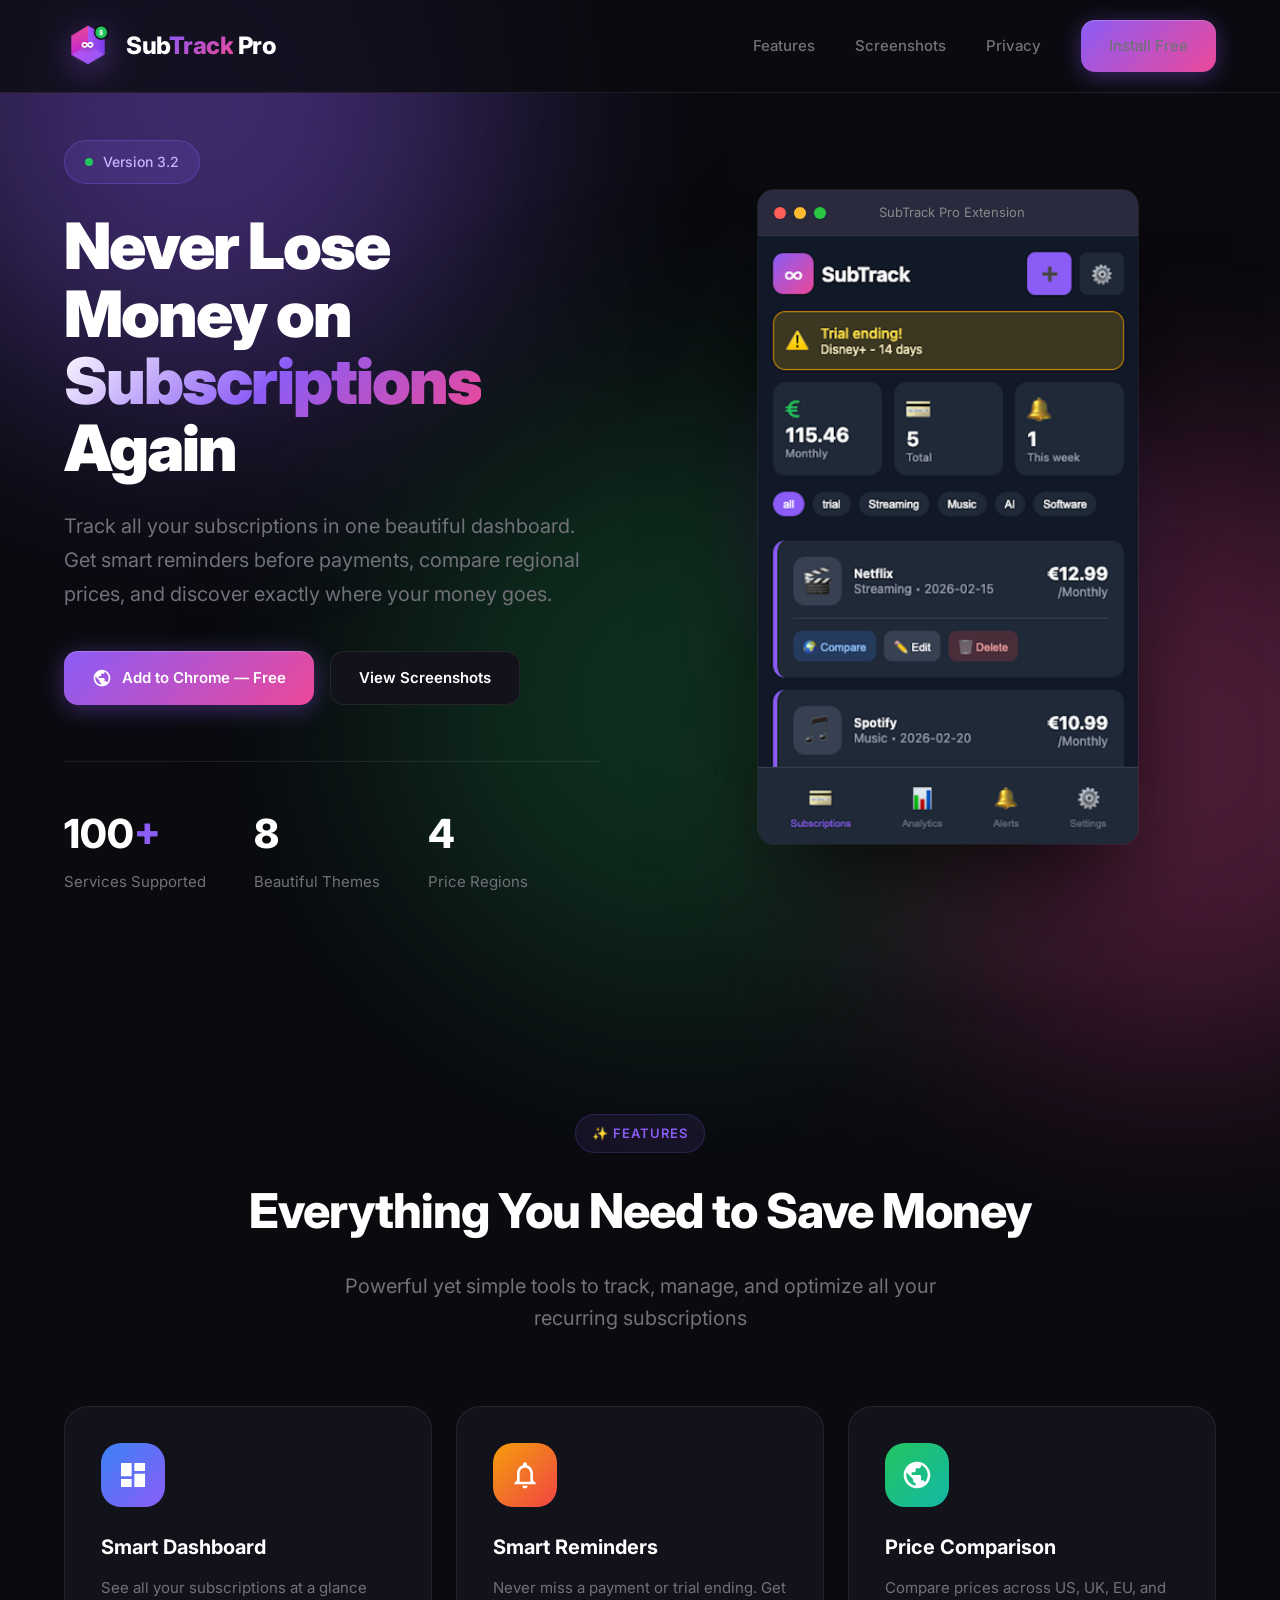
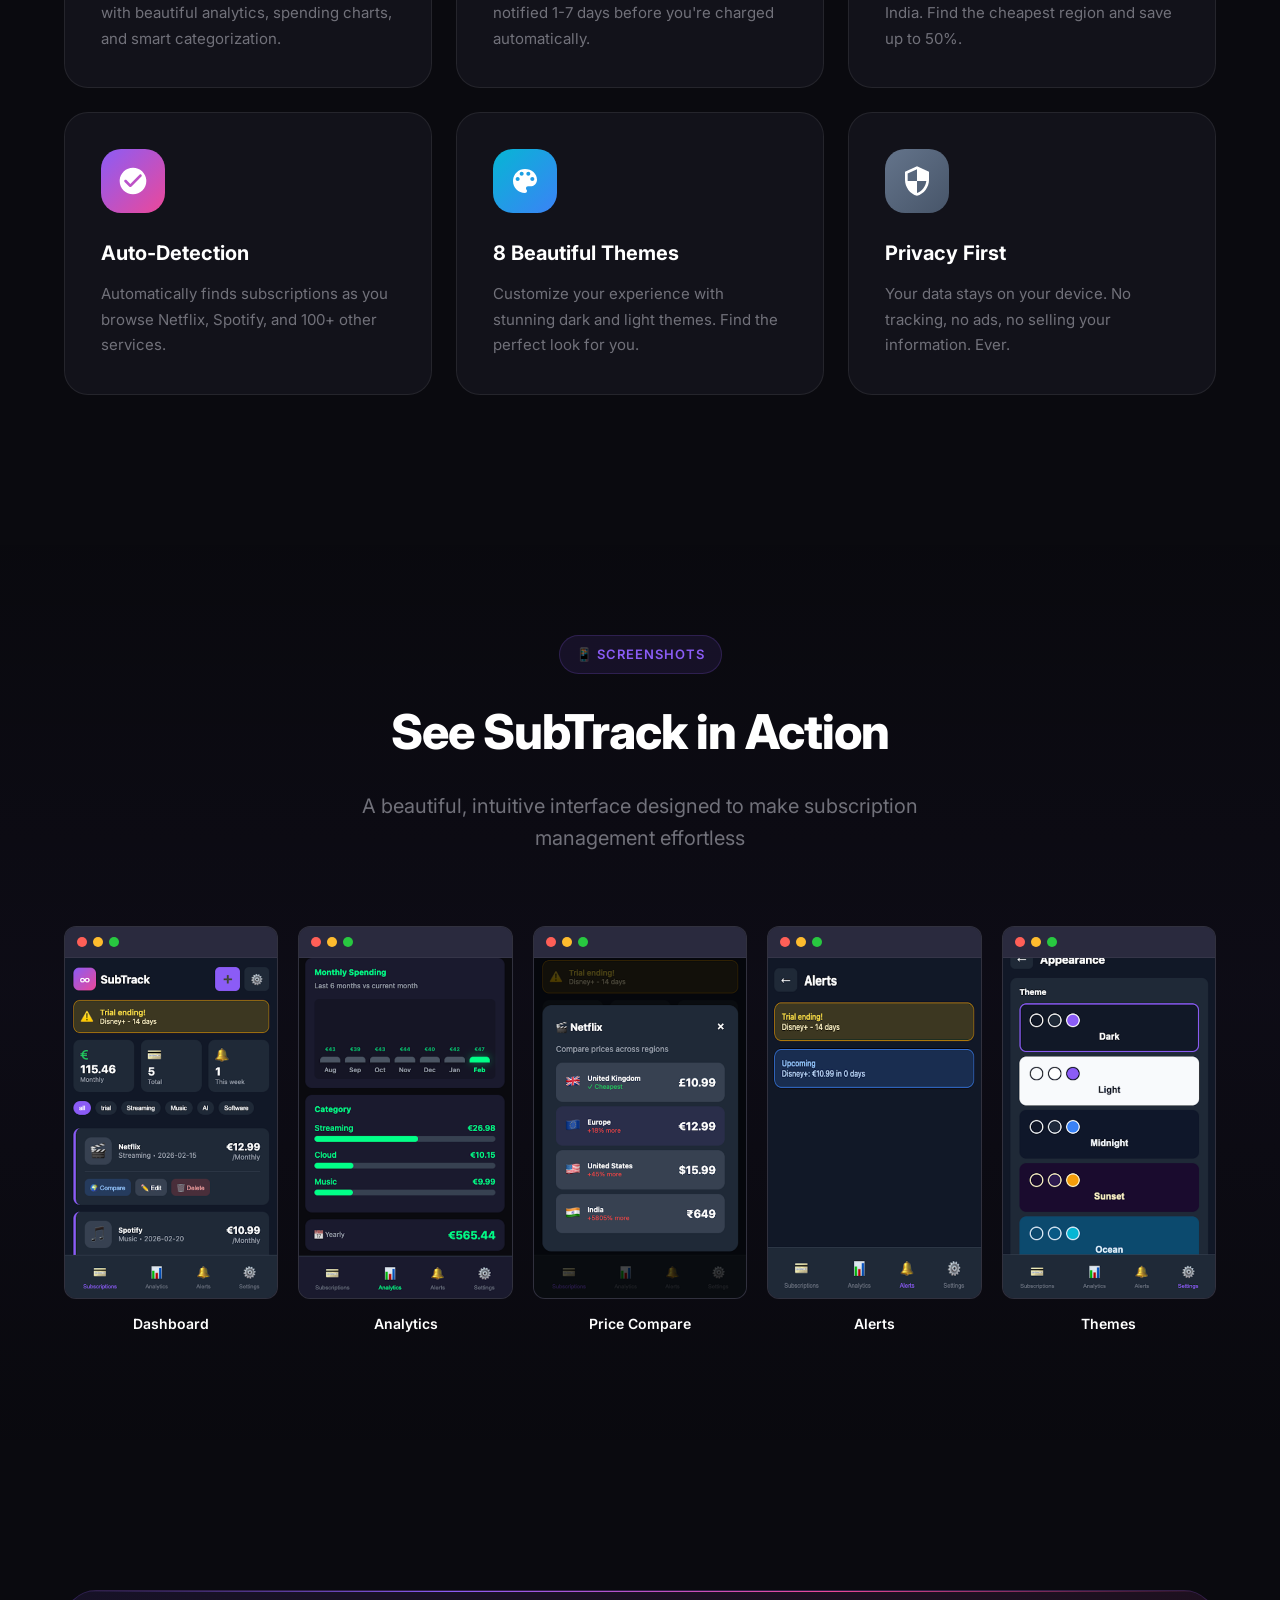
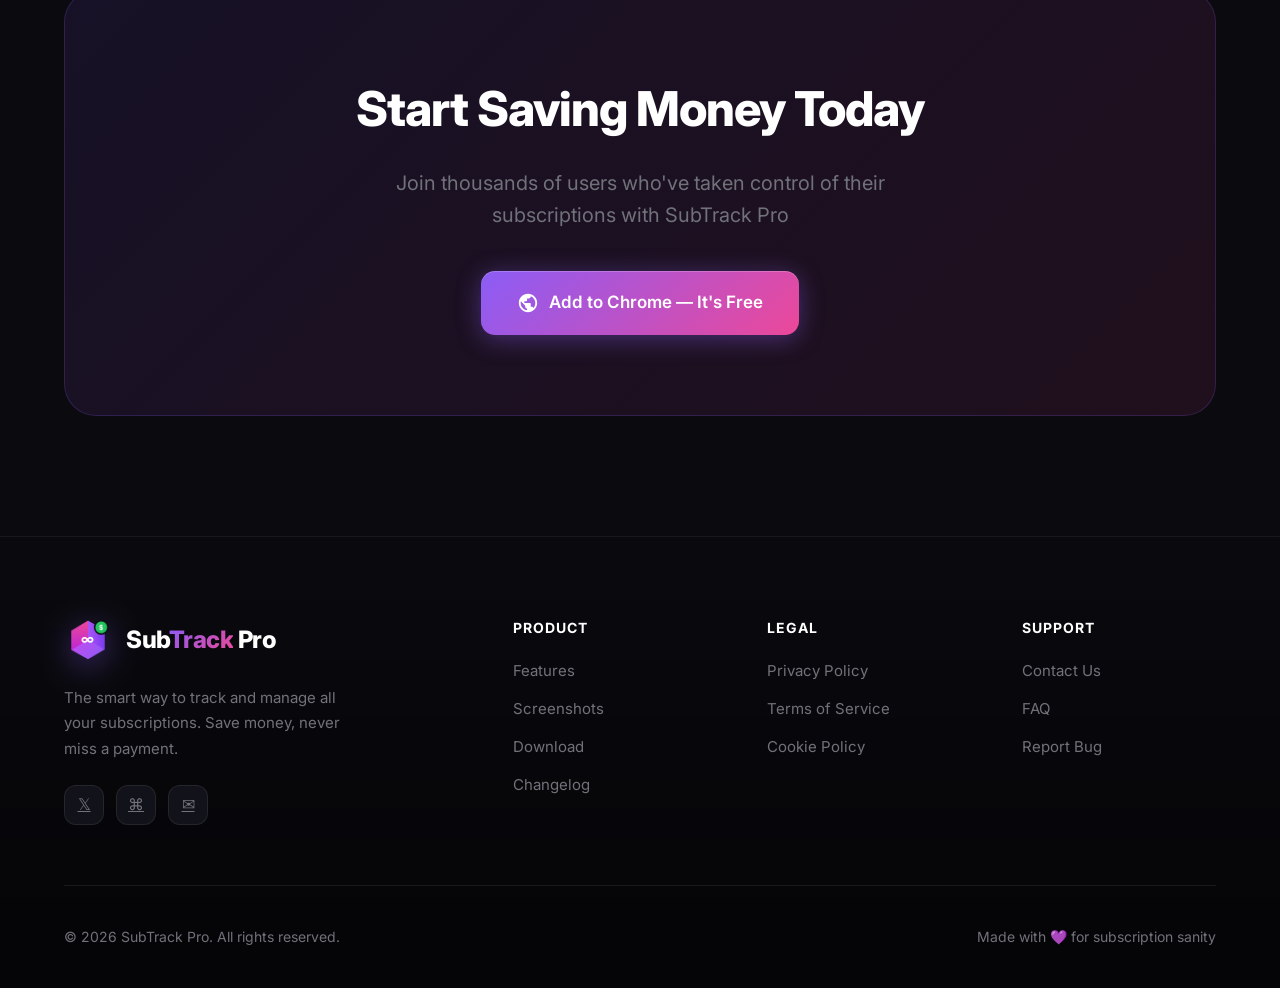
==== index.html @ c29613dd "Update last updated date in privacy policy" ====
<!DOCTYPE html>
<html lang="en">
<head>
  <meta charset="UTF-8">
  <meta name="viewport" content="width=device-width, initial-scale=1.0">
  <meta name="google-site-verification" content="Rh8h8EgNwZNNd_-uBsoYrTWNV6dfCO6RVkNQHFZ4HrU" />
  <title>SubTrack Pro - Subscription Manager</title>
  <meta name="description" content="Track all your subscriptions in one place. Get reminders, compare prices across regions, and save money.">
  <link href="https://fonts.googleapis.com/css2?family=Inter:wght@400;500;600;700;800;900&display=swap" rel="stylesheet">
  <style>
    * { margin: 0; padding: 0; box-sizing: border-box; }
    :root {
      --primary: #8b5cf6;
      --pink: #ec4899;
      --green: #22c55e;
      --bg: #0a0a0f;
      --bg-card: #12121a;
      --bg-card-hover: #1a1a25;
      --text: #ffffff;
      --text-muted: #71717a;
      --border: rgba(255,255,255,0.08);
    }
    html { scroll-behavior: smooth; }
    body {
      font-family: 'Inter', -apple-system, sans-serif;
      background: var(--bg);
      color: var(--text);
      line-height: 1.6;
      overflow-x: hidden;
    }
    
    /* Background Effects */
    .bg-effects {
      position: fixed;
      top: 0; left: 0; right: 0; bottom: 0;
      pointer-events: none;
      z-index: -1;
    }
    .bg-glow {
      position: absolute;
      width: 600px; height: 600px;
      border-radius: 50%;
      filter: blur(120px);
      opacity: 0.4;
    }
    .bg-glow-1 { top: -200px; left: -100px; background: var(--primary); }
    .bg-glow-2 { top: 50%; right: -200px; background: var(--pink); opacity: 0.3; }
    .bg-glow-3 { bottom: -100px; left: 30%; background: var(--green); opacity: 0.2; }
    
    .container { max-width: 1200px; margin: 0 auto; padding: 0 24px; }
    
    /* Navigation */
    nav {
      position: fixed; top: 0; left: 0; right: 0;
      padding: 20px 0;
      background: rgba(10,10,15,0.8);
      backdrop-filter: blur(20px);
      z-index: 1000;
      border-bottom: 1px solid var(--border);
    }
    nav .container { display: flex; justify-content: space-between; align-items: center; }
    
    .logo { display: flex; align-items: center; gap: 14px; text-decoration: none; color: var(--text); }
    .logo-3d {
      width: 48px; height: 48px;
      position: relative;
      transform-style: preserve-3d;
      transform: rotateX(-5deg) rotateY(10deg);
    }
    .logo-3d svg { width: 100%; height: 100%; filter: drop-shadow(0 8px 16px rgba(139,92,246,0.4)); }
    .logo-text { font-size: 24px; font-weight: 800; letter-spacing: -0.5px; }
    .logo-text span { background: linear-gradient(135deg, var(--primary), var(--pink)); -webkit-background-clip: text; -webkit-text-fill-color: transparent; }
    
    .nav-links { display: flex; gap: 40px; align-items: center; }
    .nav-links a { color: var(--text-muted); text-decoration: none; font-size: 15px; font-weight: 500; transition: all 0.3s; }
    .nav-links a:hover { color: var(--text); }
    
    .btn {
      padding: 14px 28px; border-radius: 14px; font-weight: 600; font-size: 15px;
      text-decoration: none; display: inline-flex; align-items: center; gap: 10px;
      transition: all 0.3s; cursor: pointer; border: none;
    }
    .btn-primary {
      background: linear-gradient(135deg, var(--primary), var(--pink));
      color: white;
      box-shadow: 0 4px 24px rgba(139,92,246,0.4), inset 0 1px 0 rgba(255,255,255,0.2);
    }
    .btn-primary:hover { transform: translateY(-3px); box-shadow: 0 8px 32px rgba(139,92,246,0.5); }
    .btn-secondary {
      background: var(--bg-card);
      color: white;
      border: 1px solid var(--border);
    }
    .btn-secondary:hover { background: var(--bg-card-hover); border-color: var(--primary); }
    .btn-chrome { background: #1a1a25; }
    .btn-chrome svg { width: 20px; height: 20px; }
    
    /* Hero Section */
    .hero {
      min-height: 100vh;
      display: flex; align-items: center;
      padding: 140px 0 100px;
      position: relative;
    }
    .hero-content {
      display: grid;
      grid-template-columns: 1fr 1fr;
      gap: 80px;
      align-items: center;
    }
    .hero-badge {
      display: inline-flex; align-items: center; gap: 10px;
      padding: 10px 20px;
      background: rgba(139,92,246,0.15);
      border: 1px solid rgba(139,92,246,0.3);
      border-radius: 100px;
      font-size: 14px; font-weight: 500;
      color: #c4b5fd;
      margin-bottom: 28px;
    }
    .hero-badge-dot { width: 8px; height: 8px; background: var(--green); border-radius: 50%; animation: pulse-dot 2s infinite; }
    @keyframes pulse-dot { 0%,100%{opacity:1;transform:scale(1)} 50%{opacity:0.5;transform:scale(1.2)} }
    
    .hero h1 {
      font-size: 64px; font-weight: 900; line-height: 1.05; letter-spacing: -2px;
      margin-bottom: 28px;
    }
    .hero h1 .gradient {
      background: linear-gradient(135deg, #fff 0%, var(--primary) 50%, var(--pink) 100%);
      -webkit-background-clip: text; -webkit-text-fill-color: transparent;
    }
    .hero p { font-size: 20px; color: var(--text-muted); margin-bottom: 40px; max-width: 520px; line-height: 1.7; }
    .hero-buttons { display: flex; gap: 16px; flex-wrap: wrap; }
    
    .hero-stats {
      display: flex; gap: 48px; margin-top: 56px;
      padding-top: 40px; border-top: 1px solid var(--border);
    }
    .hero-stat {}
    .hero-stat-value { font-size: 40px; font-weight: 800; color: var(--text); }
    .hero-stat-value span { color: var(--primary); }
    .hero-stat-label { font-size: 15px; color: var(--text-muted); margin-top: 4px; }
    
    /* Browser Extension Mockup */
    .hero-visual { display: flex; justify-content: center; position: relative; }
    .browser-mockup {
      width: 380px;
      background: #1f1f2e;
      border-radius: 16px;
      box-shadow: 
        0 50px 100px -20px rgba(0,0,0,0.8),
        0 0 0 1px rgba(255,255,255,0.1);
      overflow: hidden;
      position: relative;
    }
    .browser-header {
      background: #2a2a3e;
      padding: 12px 16px;
      display: flex;
      align-items: center;
      gap: 8px;
      border-bottom: 1px solid rgba(255,255,255,0.05);
    }
    .browser-dot {
      width: 12px; height: 12px;
      border-radius: 50%;
    }
    .browser-dot.red { background: #ff5f57; }
    .browser-dot.yellow { background: #febc2e; }
    .browser-dot.green { background: #28c840; }
    .browser-title {
      flex: 1;
      text-align: center;
      font-size: 13px;
      color: #888;
      margin-left: -52px;
    }
    .browser-screen {
      background: #111118;
    }
    .browser-screen img { 
      width: 100%; 
      height: auto; 
      display: block; 
    }
    .browser-glow {
      position: absolute;
      width: 500px; height: 500px;
      background: radial-gradient(circle, rgba(139,92,246,0.3) 0%, transparent 70%);
      top: 50%; left: 50%; transform: translate(-50%, -50%);
      z-index: -1;
    }
    
    /* Features Section */
    .features { padding: 120px 0; position: relative; }
    .section-header { text-align: center; margin-bottom: 72px; }
    .section-label {
      display: inline-flex; align-items: center; gap: 8px;
      padding: 8px 16px;
      background: rgba(139,92,246,0.1);
      border: 1px solid rgba(139,92,246,0.2);
      border-radius: 100px;
      font-size: 13px; font-weight: 600; text-transform: uppercase; letter-spacing: 1px;
      color: var(--primary);
      margin-bottom: 20px;
    }
    .section-header h2 { font-size: 48px; font-weight: 800; letter-spacing: -1px; margin-bottom: 20px; }
    .section-header p { font-size: 20px; color: var(--text-muted); max-width: 600px; margin: 0 auto; }
    
    .features-grid {
      display: grid;
      grid-template-columns: repeat(3, 1fr);
      gap: 24px;
    }
    .feature-card {
      background: var(--bg-card);
      border: 1px solid var(--border);
      border-radius: 24px;
      padding: 36px;
      transition: all 0.4s cubic-bezier(0.4, 0, 0.2, 1);
      position: relative;
      overflow: hidden;
    }
    .feature-card::before {
      content: '';
      position: absolute;
      top: 0; left: 0; right: 0;
      height: 1px;
      background: linear-gradient(90deg, transparent, var(--primary), transparent);
      opacity: 0;
      transition: opacity 0.4s;
    }
    .feature-card:hover {
      transform: translateY(-8px);
      border-color: rgba(139,92,246,0.3);
      box-shadow: 0 24px 48px -12px rgba(0,0,0,0.5);
    }
    .feature-card:hover::before { opacity: 1; }
    
    .feature-icon {
      width: 64px; height: 64px;
      border-radius: 20px;
      display: flex; align-items: center; justify-content: center;
      margin-bottom: 24px;
      position: relative;
    }
    .feature-icon svg { width: 32px; height: 32px; }
    .feature-icon-dashboard { background: linear-gradient(135deg, #3b82f6, #8b5cf6); }
    .feature-icon-reminders { background: linear-gradient(135deg, #f59e0b, #ef4444); }
    .feature-icon-compare { background: linear-gradient(135deg, #22c55e, #14b8a6); }
    .feature-icon-detect { background: linear-gradient(135deg, #8b5cf6, #ec4899); }
    .feature-icon-sync { background: linear-gradient(135deg, #06b6d4, #3b82f6); }
    .feature-icon-privacy { background: linear-gradient(135deg, #64748b, #475569); }
    
    .feature-card h3 { font-size: 20px; font-weight: 700; margin-bottom: 12px; }
    .feature-card p { color: var(--text-muted); font-size: 15px; line-height: 1.7; }
    
    /* Screenshots Section */
    .screenshots { padding: 120px 0; background: linear-gradient(180deg, transparent, rgba(139,92,246,0.03), transparent); }
    .screenshots-grid {
      display: grid;
      grid-template-columns: repeat(5, 1fr);
      gap: 20px;
    }
    .screenshot-card {
      transition: all 0.4s;
    }
    .screenshot-card:hover {
      transform: translateY(-8px);
    }
    .screenshot-card:hover .screenshot-window {
      box-shadow: 0 24px 48px -12px rgba(139,92,246,0.4);
      border-color: var(--primary);
    }
    .screenshot-window {
      background: #1f1f2e;
      border: 1px solid var(--border);
      border-radius: 12px;
      overflow: hidden;
      transition: all 0.4s;
    }
    .screenshot-window-header {
      background: #2a2a3e;
      padding: 10px 12px;
      display: flex;
      align-items: center;
      gap: 6px;
      border-bottom: 1px solid rgba(255,255,255,0.05);
    }
    .screenshot-window-dot {
      width: 10px; height: 10px;
      border-radius: 50%;
    }
    .screenshot-window-dot.red { background: #ff5f57; }
    .screenshot-window-dot.yellow { background: #febc2e; }
    .screenshot-window-dot.green { background: #28c840; }
    .screenshot-window-body {
      background: #111118;
    }
    .screenshot-img {
      width: 100%;
      height: auto;
      display: block;
    }
    .screenshot-placeholder {
      width: 100%; 
      aspect-ratio: 9/16;
      background: linear-gradient(180deg, #1a1a25 0%, #0f0f18 100%);
      display: flex; flex-direction: column;
      align-items: center; justify-content: center; gap: 12px;
    }
    .screenshot-placeholder-icon { font-size: 40px; }
    .screenshot-placeholder-text { font-size: 12px; color: var(--text-muted); font-weight: 500; }
    .screenshot-label {
      padding: 14px;
      text-align: center;
      font-size: 14px;
      font-weight: 600;
      color: var(--text);
    }
    
    /* CTA Section */
    .cta { padding: 120px 0; }
    .cta-box {
      background: linear-gradient(135deg, rgba(139,92,246,0.1), rgba(236,72,153,0.1));
      border: 1px solid rgba(139,92,246,0.2);
      border-radius: 32px;
      padding: 80px 60px;
      text-align: center;
      position: relative;
      overflow: hidden;
    }
    .cta-box::before {
      content: '';
      position: absolute;
      top: 0; left: 0; right: 0;
      height: 1px;
      background: linear-gradient(90deg, transparent, var(--primary), var(--pink), transparent);
    }
    .cta h2 { font-size: 48px; font-weight: 800; margin-bottom: 20px; letter-spacing: -1px; }
    .cta p { font-size: 20px; color: var(--text-muted); margin-bottom: 40px; max-width: 500px; margin-left: auto; margin-right: auto; }
    
    /* Footer */
    footer {
      padding: 80px 0 40px;
      border-top: 1px solid var(--border);
      background: linear-gradient(180deg, transparent, rgba(0,0,0,0.5));
    }
    .footer-grid {
      display: grid;
      grid-template-columns: 2fr 1fr 1fr 1fr;
      gap: 60px;
      margin-bottom: 60px;
    }
    .footer-brand {}
    .footer-brand .logo { margin-bottom: 20px; }
    .footer-brand p { color: var(--text-muted); font-size: 15px; line-height: 1.7; max-width: 300px; }
    .footer-social { display: flex; gap: 12px; margin-top: 24px; }
    .footer-social a {
      width: 40px; height: 40px;
      background: var(--bg-card);
      border: 1px solid var(--border);
      border-radius: 12px;
      display: flex; align-items: center; justify-content: center;
      color: var(--text-muted);
      transition: all 0.3s;
    }
    .footer-social a:hover { background: var(--primary); color: white; border-color: var(--primary); }
    
    .footer-links h4 { font-size: 14px; font-weight: 700; text-transform: uppercase; letter-spacing: 1px; margin-bottom: 20px; color: var(--text); }
    .footer-links a { display: block; color: var(--text-muted); text-decoration: none; font-size: 15px; margin-bottom: 14px; transition: all 0.3s; }
    .footer-links a:hover { color: var(--primary); transform: translateX(4px); }
    
    .footer-bottom {
      display: flex; justify-content: space-between; align-items: center;
      padding-top: 40px; border-top: 1px solid var(--border);
      font-size: 14px; color: var(--text-muted);
    }
    
    /* Privacy Page */
    .privacy-page { padding: 140px 0 80px; display: none; }
    .privacy-page.active { display: block; }
    .main-content.hidden { display: none; }
    .privacy-content { max-width: 800px; margin: 0 auto; }
    .privacy-content h1 { font-size: 48px; font-weight: 800; margin-bottom: 12px; }
    .privacy-content .updated { color: var(--text-muted); margin-bottom: 48px; font-size: 16px; }
    .privacy-content h2 { font-size: 28px; font-weight: 700; margin: 48px 0 20px; color: var(--text); }
    .privacy-content p, .privacy-content li { color: var(--text-muted); margin-bottom: 16px; font-size: 16px; line-height: 1.8; }
    .privacy-content ul { margin-left: 24px; margin-bottom: 20px; }
    .privacy-content strong { color: var(--text); }
    .privacy-content table { width: 100%; border-collapse: collapse; margin: 24px 0; }
    .privacy-content th, .privacy-content td { padding: 16px; text-align: left; border: 1px solid var(--border); }
    .privacy-content th { background: var(--bg-card); color: var(--text); font-weight: 600; }
    .privacy-content td { color: var(--text-muted); }
    
    /* Responsive */
    @media (max-width: 1024px) {
      .hero-content { grid-template-columns: 1fr; text-align: center; gap: 60px; }
      .hero h1 { font-size: 48px; }
      .hero p { margin: 0 auto 40px; }
      .hero-buttons { justify-content: center; }
      .hero-stats { justify-content: center; }
      .features-grid { grid-template-columns: repeat(2, 1fr); }
      .screenshots-grid { grid-template-columns: repeat(3, 1fr); }
      .footer-grid { grid-template-columns: 1fr 1fr; }
    }
    @media (max-width: 768px) {
      .nav-links { display: none; }
      .hero h1 { font-size: 36px; }
      .hero p { font-size: 17px; }
      .hero-stats { flex-wrap: wrap; gap: 32px; }
      .phone-mockup { width: 260px; }
      .section-header h2 { font-size: 32px; }
      .features-grid { grid-template-columns: 1fr; }
      .screenshots-grid { grid-template-columns: repeat(2, 1fr); }
      .cta-box { padding: 60px 30px; }
      .cta h2 { font-size: 32px; }
      .footer-grid { grid-template-columns: 1fr; gap: 40px; }
      .footer-bottom { flex-direction: column; gap: 16px; text-align: center; }
    }
  </style>
</head>
<body>
  <!-- Background Effects -->
  <div class="bg-effects">
    <div class="bg-glow bg-glow-1"></div>
    <div class="bg-glow bg-glow-2"></div>
    <div class="bg-glow bg-glow-3"></div>
  </div>
  
  <!-- Navigation -->
  <nav>
    <div class="container">
      <a href="#" class="logo" onclick="showMain()">
        <div class="logo-3d">
          <svg viewBox="0 0 100 100">
            <defs>
              <linearGradient id="face1" x1="0%" y1="0%" x2="100%" y2="100%">
                <stop offset="0%" style="stop-color:#d946ef"/>
                <stop offset="100%" style="stop-color:#8b5cf6"/>
              </linearGradient>
              <linearGradient id="face2" x1="0%" y1="0%" x2="100%" y2="0%">
                <stop offset="0%" style="stop-color:#a855f7"/>
                <stop offset="100%" style="stop-color:#7c3aed"/>
              </linearGradient>
              <linearGradient id="face3" x1="0%" y1="100%" x2="0%" y2="0%">
                <stop offset="0%" style="stop-color:#c026d3"/>
                <stop offset="100%" style="stop-color:#ec4899"/>
              </linearGradient>
            </defs>
            <!-- 3D Hexagon faces -->
            <polygon points="50,8 85,28 85,68 50,88 15,68 15,28" fill="url(#face1)"/>
            <polygon points="15,28 50,8 50,48 15,68" fill="url(#face3)"/>
            <polygon points="85,28 50,8 50,48 85,68" fill="url(#face2)"/>
            <!-- Infinity symbol -->
            <text x="50" y="56" text-anchor="middle" fill="white" font-size="28" font-weight="bold" style="text-shadow: 0 2px 4px rgba(0,0,0,0.3)">∞</text>
            <!-- Dollar badge -->
            <circle cx="78" cy="22" r="14" fill="#22c55e" stroke="#0a0a0f" stroke-width="3"/>
            <text x="78" y="27" text-anchor="middle" fill="white" font-size="14" font-weight="bold">$</text>
          </svg>
        </div>
        <span class="logo-text">Sub<span>Track</span> Pro</span>
      </a>
      <div class="nav-links">
        <a href="#features">Features</a>
        <a href="#screenshots">Screenshots</a>
        <a href="#" onclick="showPrivacy(); return false;">Privacy</a>
        <a href="https://chrome.google.com/webstore/detail/subtrack-pro-subscription-manager/onihigoabcmgbbacpkfanigieakbacjb" target="_blank" class="btn btn-primary">Install Free</a>
      </div>
    </div>
  </nav>

  <!-- Main Content -->
  <main class="main-content">
    <!-- Hero Section -->
    <section class="hero">
      <div class="container">
        <div class="hero-content">
          <div class="hero-text">
            <div class="hero-badge">
              <div class="hero-badge-dot"></div>
              <span>Version 3.2</span>
            </div>
            <h1>Never Lose Money on <span class="gradient">Subscriptions</span> Again</h1>
            <p>Track all your subscriptions in one beautiful dashboard. Get smart reminders before payments, compare regional prices, and discover exactly where your money goes.</p>
            <div class="hero-buttons">
              <a href="https://chrome.google.com/webstore/detail/subtrack-pro-subscription-manager/onihigoabcmgbbacpkfanigieakbacjb" target="_blank" class="btn btn-primary">
                <svg viewBox="0 0 24 24" fill="currentColor" width="20" height="20"><path d="M12 2C6.48 2 2 6.48 2 12s4.48 10 10 10 10-4.48 10-10S17.52 2 12 2zm-1 17.93c-3.95-.49-7-3.85-7-7.93 0-.62.08-1.21.21-1.79L9 15v1c0 1.1.9 2 2 2v1.93zm6.9-2.54c-.26-.81-1-1.39-1.9-1.39h-1v-3c0-.55-.45-1-1-1H8v-2h2c.55 0 1-.45 1-1V7h2c1.1 0 2-.9 2-2v-.41c2.93 1.19 5 4.06 5 7.41 0 2.08-.8 3.97-2.1 5.39z"/></svg>
                Add to Chrome — Free
              </a>
              <a href="#screenshots" class="btn btn-secondary">View Screenshots</a>
            </div>
            <div class="hero-stats">
              <div class="hero-stat">
                <div class="hero-stat-value">100<span>+</span></div>
                <div class="hero-stat-label">Services Supported</div>
              </div>
              <div class="hero-stat">
                <div class="hero-stat-value">8</div>
                <div class="hero-stat-label">Beautiful Themes</div>
              </div>
              <div class="hero-stat">
                <div class="hero-stat-value">4</div>
                <div class="hero-stat-label">Price Regions</div>
              </div>
            </div>
          </div>
          <div class="hero-visual">
            <div class="browser-glow"></div>
            <div class="browser-mockup">
              <div class="browser-header">
                <div class="browser-dot red"></div>
                <div class="browser-dot yellow"></div>
                <div class="browser-dot green"></div>
                <div class="browser-title">SubTrack Pro Extension</div>
              </div>
              <div class="browser-screen">
                <img src="screenshots/dashboard.png" alt="SubTrack Dashboard" onerror="this.parentElement.innerHTML='<div style=\'padding:40px;color:#666;text-align:center;\'>Dashboard Preview</div>'">
              </div>
            </div>
          </div>
        </div>
      </div>
    </section>

    <!-- Features Section -->
    <section class="features" id="features">
      <div class="container">
        <div class="section-header">
          <div class="section-label">✨ Features</div>
          <h2>Everything You Need to Save Money</h2>
          <p>Powerful yet simple tools to track, manage, and optimize all your recurring subscriptions</p>
        </div>
        <div class="features-grid">
          <div class="feature-card">
            <div class="feature-icon feature-icon-dashboard">
              <svg viewBox="0 0 24 24" fill="white"><path d="M3 13h8V3H3v10zm0 8h8v-6H3v6zm10 0h8V11h-8v10zm0-18v6h8V3h-8z"/></svg>
            </div>
            <h3>Smart Dashboard</h3>
            <p>See all your subscriptions at a glance with beautiful analytics, spending charts, and smart categorization.</p>
          </div>
          <div class="feature-card">
            <div class="feature-icon feature-icon-reminders">
              <svg viewBox="0 0 24 24" fill="white"><path d="M12 22c1.1 0 2-.9 2-2h-4c0 1.1.9 2 2 2zm6-6v-5c0-3.07-1.63-5.64-4.5-6.32V4c0-.83-.67-1.5-1.5-1.5s-1.5.67-1.5 1.5v.68C7.64 5.36 6 7.92 6 11v5l-2 2v1h16v-1l-2-2zm-2 1H8v-6c0-2.48 1.51-4.5 4-4.5s4 2.02 4 4.5v6z"/></svg>
            </div>
            <h3>Smart Reminders</h3>
            <p>Never miss a payment or trial ending. Get notified 1-7 days before you're charged automatically.</p>
          </div>
          <div class="feature-card">
            <div class="feature-icon feature-icon-compare">
              <svg viewBox="0 0 24 24" fill="white"><path d="M12 2C6.48 2 2 6.48 2 12s4.48 10 10 10 10-4.48 10-10S17.52 2 12 2zm-1 17.93c-3.95-.49-7-3.85-7-7.93 0-.62.08-1.21.21-1.79L9 15v1c0 1.1.9 2 2 2v1.93zm6.9-2.54c-.26-.81-1-1.39-1.9-1.39h-1v-3c0-.55-.45-1-1-1H8v-2h2c.55 0 1-.45 1-1V7h2c1.1 0 2-.9 2-2v-.41c2.93 1.19 5 4.06 5 7.41 0 2.08-.8 3.97-2.1 5.39z"/></svg>
            </div>
            <h3>Price Comparison</h3>
            <p>Compare prices across US, UK, EU, and India. Find the cheapest region and save up to 50%.</p>
          </div>
          <div class="feature-card">
            <div class="feature-icon feature-icon-detect">
              <svg viewBox="0 0 24 24" fill="white"><path d="M12 2C6.48 2 2 6.48 2 12s4.48 10 10 10 10-4.48 10-10S17.52 2 12 2zM9.29 16.29L5.7 12.7c-.39-.39-.39-1.02 0-1.41.39-.39 1.02-.39 1.41 0L10 14.17l6.88-6.88c.39-.39 1.02-.39 1.41 0 .39.39.39 1.02 0 1.41l-7.59 7.59c-.38.39-1.02.39-1.41 0z"/></svg>
            </div>
            <h3>Auto-Detection</h3>
            <p>Automatically finds subscriptions as you browse Netflix, Spotify, and 100+ other services.</p>
          </div>
          <div class="feature-card">
            <div class="feature-icon feature-icon-sync">
              <svg viewBox="0 0 24 24" fill="white"><path d="M12 3c-4.97 0-9 4.03-9 9s4.03 9 9 9c.83 0 1.5-.67 1.5-1.5 0-.39-.15-.74-.39-1.01-.23-.26-.38-.61-.38-.99 0-.83.67-1.5 1.5-1.5H16c2.76 0 5-2.24 5-5 0-4.42-4.03-8-9-8zm-5.5 9c-.83 0-1.5-.67-1.5-1.5S5.67 9 6.5 9 8 9.67 8 10.5 7.33 12 6.5 12zm3-4C8.67 8 8 7.33 8 6.5S8.67 5 9.5 5s1.5.67 1.5 1.5S10.33 8 9.5 8zm5 0c-.83 0-1.5-.67-1.5-1.5S13.67 5 14.5 5s1.5.67 1.5 1.5S15.33 8 14.5 8zm3 4c-.83 0-1.5-.67-1.5-1.5S16.67 9 17.5 9s1.5.67 1.5 1.5-.67 1.5-1.5 1.5z"/></svg>
            </div>
            <h3>8 Beautiful Themes</h3>
            <p>Customize your experience with stunning dark and light themes. Find the perfect look for you.</p>
          </div>
          <div class="feature-card">
            <div class="feature-icon feature-icon-privacy">
              <svg viewBox="0 0 24 24" fill="white"><path d="M12 1L3 5v6c0 5.55 3.84 10.74 9 12 5.16-1.26 9-6.45 9-12V5l-9-4zm0 10.99h7c-.53 4.12-3.28 7.79-7 8.94V12H5V6.3l7-3.11v8.8z"/></svg>
            </div>
            <h3>Privacy First</h3>
            <p>Your data stays on your device. No tracking, no ads, no selling your information. Ever.</p>
          </div>
        </div>
      </div>
    </section>

    <!-- Screenshots Section -->
    <section class="screenshots" id="screenshots">
      <div class="container">
        <div class="section-header">
          <div class="section-label">📱 Screenshots</div>
          <h2>See SubTrack in Action</h2>
          <p>A beautiful, intuitive interface designed to make subscription management effortless</p>
        </div>
        <div class="screenshots-grid">
          <div class="screenshot-card">
            <div class="screenshot-window">
              <div class="screenshot-window-header">
                <div class="screenshot-window-dot red"></div>
                <div class="screenshot-window-dot yellow"></div>
                <div class="screenshot-window-dot green"></div>
              </div>
              <div class="screenshot-window-body">
                <img src="screenshots/dashboard.png" alt="Dashboard" class="screenshot-img">
              </div>
            </div>
            <div class="screenshot-label">Dashboard</div>
          </div>
          <div class="screenshot-card">
            <div class="screenshot-window">
              <div class="screenshot-window-header">
                <div class="screenshot-window-dot red"></div>
                <div class="screenshot-window-dot yellow"></div>
                <div class="screenshot-window-dot green"></div>
              </div>
              <div class="screenshot-window-body">
                <img src="screenshots/analytics.png" alt="Analytics" class="screenshot-img">
              </div>
            </div>
            <div class="screenshot-label">Analytics</div>
          </div>
          <div class="screenshot-card">
            <div class="screenshot-window">
              <div class="screenshot-window-header">
                <div class="screenshot-window-dot red"></div>
                <div class="screenshot-window-dot yellow"></div>
                <div class="screenshot-window-dot green"></div>
              </div>
              <div class="screenshot-window-body">
                <img src="screenshots/compare.png" alt="Compare Prices" class="screenshot-img">
              </div>
            </div>
            <div class="screenshot-label">Price Compare</div>
          </div>
          <div class="screenshot-card">
            <div class="screenshot-window">
              <div class="screenshot-window-header">
                <div class="screenshot-window-dot red"></div>
                <div class="screenshot-window-dot yellow"></div>
                <div class="screenshot-window-dot green"></div>
              </div>
              <div class="screenshot-window-body">
                <img src="screenshots/alerts.png" alt="Alerts" class="screenshot-img">
              </div>
            </div>
            <div class="screenshot-label">Alerts</div>
          </div>
          <div class="screenshot-card">
            <div class="screenshot-window">
              <div class="screenshot-window-header">
                <div class="screenshot-window-dot red"></div>
                <div class="screenshot-window-dot yellow"></div>
                <div class="screenshot-window-dot green"></div>
              </div>
              <div class="screenshot-window-body">
                <img src="screenshots/themes.png" alt="Themes" class="screenshot-img">
              </div>
            </div>
            <div class="screenshot-label">Themes</div>
          </div>
        </div>
      </div>
    </section>

    <!-- CTA Section -->
    <section class="cta">
      <div class="container">
        <div class="cta-box">
          <h2>Start Saving Money Today</h2>
          <p>Join thousands of users who've taken control of their subscriptions with SubTrack Pro</p>
          <a href="https://chrome.google.com/webstore/detail/subtrack-pro-subscription-manager/onihigoabcmgbbacpkfanigieakbacjb" target="_blank" class="btn btn-primary" style="font-size:17px;padding:18px 36px;">
            <svg viewBox="0 0 24 24" fill="currentColor" width="22" height="22"><path d="M12 2C6.48 2 2 6.48 2 12s4.48 10 10 10 10-4.48 10-10S17.52 2 12 2zm-1 17.93c-3.95-.49-7-3.85-7-7.93 0-.62.08-1.21.21-1.79L9 15v1c0 1.1.9 2 2 2v1.93zm6.9-2.54c-.26-.81-1-1.39-1.9-1.39h-1v-3c0-.55-.45-1-1-1H8v-2h2c.55 0 1-.45 1-1V7h2c1.1 0 2-.9 2-2v-.41c2.93 1.19 5 4.06 5 7.41 0 2.08-.8 3.97-2.1 5.39z"/></svg>
            Add to Chrome — It's Free
          </a>
        </div>
      </div>
    </section>
  </main>

  <!-- Privacy Page -->
  <section class="privacy-page" id="privacy-page">
    <div class="container">
      <div class="privacy-content">
        <h1>Privacy Policy</h1>
        <p class="updated">Last Updated: February 25, 2026</p>
        
        <h2>Summary</h2>
        <p><strong>We don't collect, store, or share any of your personal data.</strong> All your subscription information stays on your device. That's our promise.</p>
        
        <h2>What Data We Store</h2>
        <p>SubTrack Pro stores the following information <strong>locally on your device only</strong>:</p>
        <ul>
          <li>Subscription names, prices, and billing dates you enter</li>
          <li>Your theme and language preferences</li>
          <li>Notification settings</li>
        </ul>
        
        <h2>What We Don't Collect</h2>
        <ul>
          <li>We don't collect your passwords or login credentials</li>
          <li>We don't access your payment information</li>
          <li>We don't track your browsing history</li>
          <li>We don't use any analytics or tracking</li>
          <li>We don't show ads or sell your data</li>
        </ul>
        
        <h2>Permissions Explained</h2>
        <table>
          <tr><th>Permission</th><th>Why We Need It</th></tr>
          <tr><td>Storage</td><td>Save your subscriptions locally on your device</td></tr>
          <tr><td>Alarms</td><td>Schedule payment reminder notifications</td></tr>
          <tr><td>Notifications</td><td>Alert you before upcoming charges</td></tr>
        </table>
        
        <h2>Contact</h2>
        <p>Questions about privacy? Email us at <a href="/cdn-cgi/l/email-protection#8cfff9fcfce3fef8ccfff9eef8feedefe7fcfee3a2efe3e1" style="color:var(--primary)"><span class="__cf_email__" data-cfemail="40333530302f323400333522343221232b30322f6e232f2d">[email&#160;protected]</span></a></p>
        
        <div style="margin-top:48px;">
          <a href="#" onclick="showMain(); return false;" class="btn btn-secondary">← Back to Home</a>
        </div>
      </div>
    </div>
  </section>

  <!-- Footer -->
  <footer>
    <div class="container">
      <div class="footer-grid">
        <div class="footer-brand">
          <a href="#" class="logo" onclick="showMain()">
            <div class="logo-3d">
              <svg viewBox="0 0 100 100">
                <defs>
                  <linearGradient id="faceF1" x1="0%" y1="0%" x2="100%" y2="100%">
                    <stop offset="0%" style="stop-color:#d946ef"/><stop offset="100%" style="stop-color:#8b5cf6"/>
                  </linearGradient>
                  <linearGradient id="faceF2" x1="0%" y1="0%" x2="100%" y2="0%">
                    <stop offset="0%" style="stop-color:#a855f7"/><stop offset="100%" style="stop-color:#7c3aed"/>
                  </linearGradient>
                  <linearGradient id="faceF3" x1="0%" y1="100%" x2="0%" y2="0%">
                    <stop offset="0%" style="stop-color:#c026d3"/><stop offset="100%" style="stop-color:#ec4899"/>
                  </linearGradient>
                </defs>
                <polygon points="50,8 85,28 85,68 50,88 15,68 15,28" fill="url(#faceF1)"/>
                <polygon points="15,28 50,8 50,48 15,68" fill="url(#faceF3)"/>
                <polygon points="85,28 50,8 50,48 85,68" fill="url(#faceF2)"/>
                <text x="50" y="56" text-anchor="middle" fill="white" font-size="28" font-weight="bold">∞</text>
                <circle cx="78" cy="22" r="14" fill="#22c55e" stroke="#0a0a0f" stroke-width="3"/>
                <text x="78" y="27" text-anchor="middle" fill="white" font-size="14" font-weight="bold">$</text>
              </svg>
            </div>
            <span class="logo-text">Sub<span>Track</span> Pro</span>
          </a>
          <p>The smart way to track and manage all your subscriptions. Save money, never miss a payment.</p>
          <div class="footer-social">
            <a href="#" aria-label="Twitter">𝕏</a>
            <a href="#" aria-label="GitHub">⌘</a>
            <a href="#" aria-label="Email">✉</a>
          </div>
        </div>
        <div class="footer-links">
          <h4>Product</h4>
          <a href="#features">Features</a>
          <a href="#screenshots">Screenshots</a>
          <a href="#">Download</a>
          <a href="#">Changelog</a>
        </div>
        <div class="footer-links">
          <h4>Legal</h4>
          <a href="#" onclick="showPrivacy(); return false;">Privacy Policy</a>
          <a href="#">Terms of Service</a>
          <a href="#">Cookie Policy</a>
        </div>
        <div class="footer-links">
          <h4>Support</h4>
          <a href="/cdn-cgi/l/email-protection#c0b3b5b0b0afb2b480b3b5a2b4b2a1a3abb0b2afeea3afad">Contact Us</a>
          <a href="#">FAQ</a>
          <a href="#">Report Bug</a>
        </div>
      </div>
      <div class="footer-bottom">
        <span>© 2026 SubTrack Pro. All rights reserved.</span>
        <span>Made with 💜 for subscription sanity</span>
      </div>
    </div>
  </footer>

  <script data-cfasync="false" src="/cdn-cgi/scripts/5c5dd728/cloudflare-static/email-decode.min.js"></script><script>
    function showPrivacy() {
      document.querySelector('.main-content').classList.add('hidden');
      document.getElementById('privacy-page').classList.add('active');
      window.scrollTo(0, 0);
    }
    
    function showMain() {
      document.querySelector('.main-content').classList.remove('hidden');
      document.getElementById('privacy-page').classList.remove('active');
      window.scrollTo(0, 0);
    }
  </script>
</body>
</html>
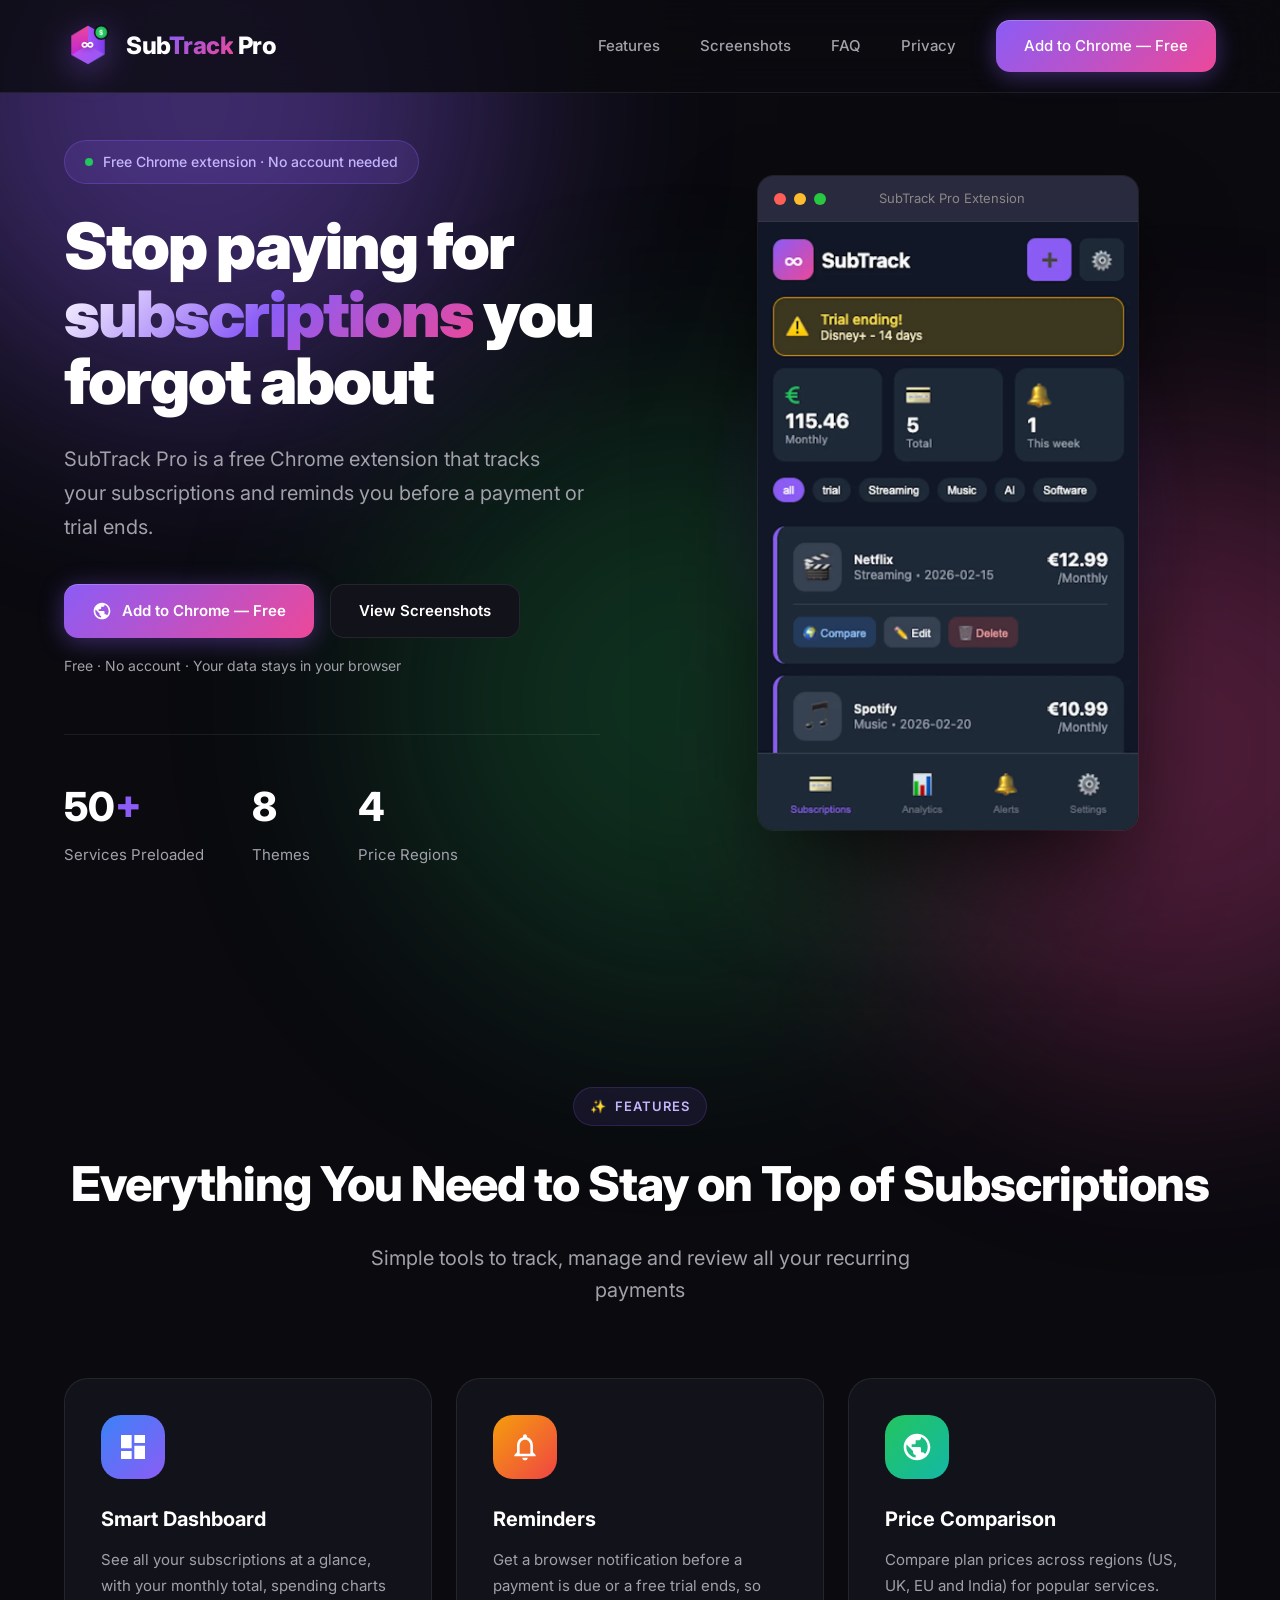
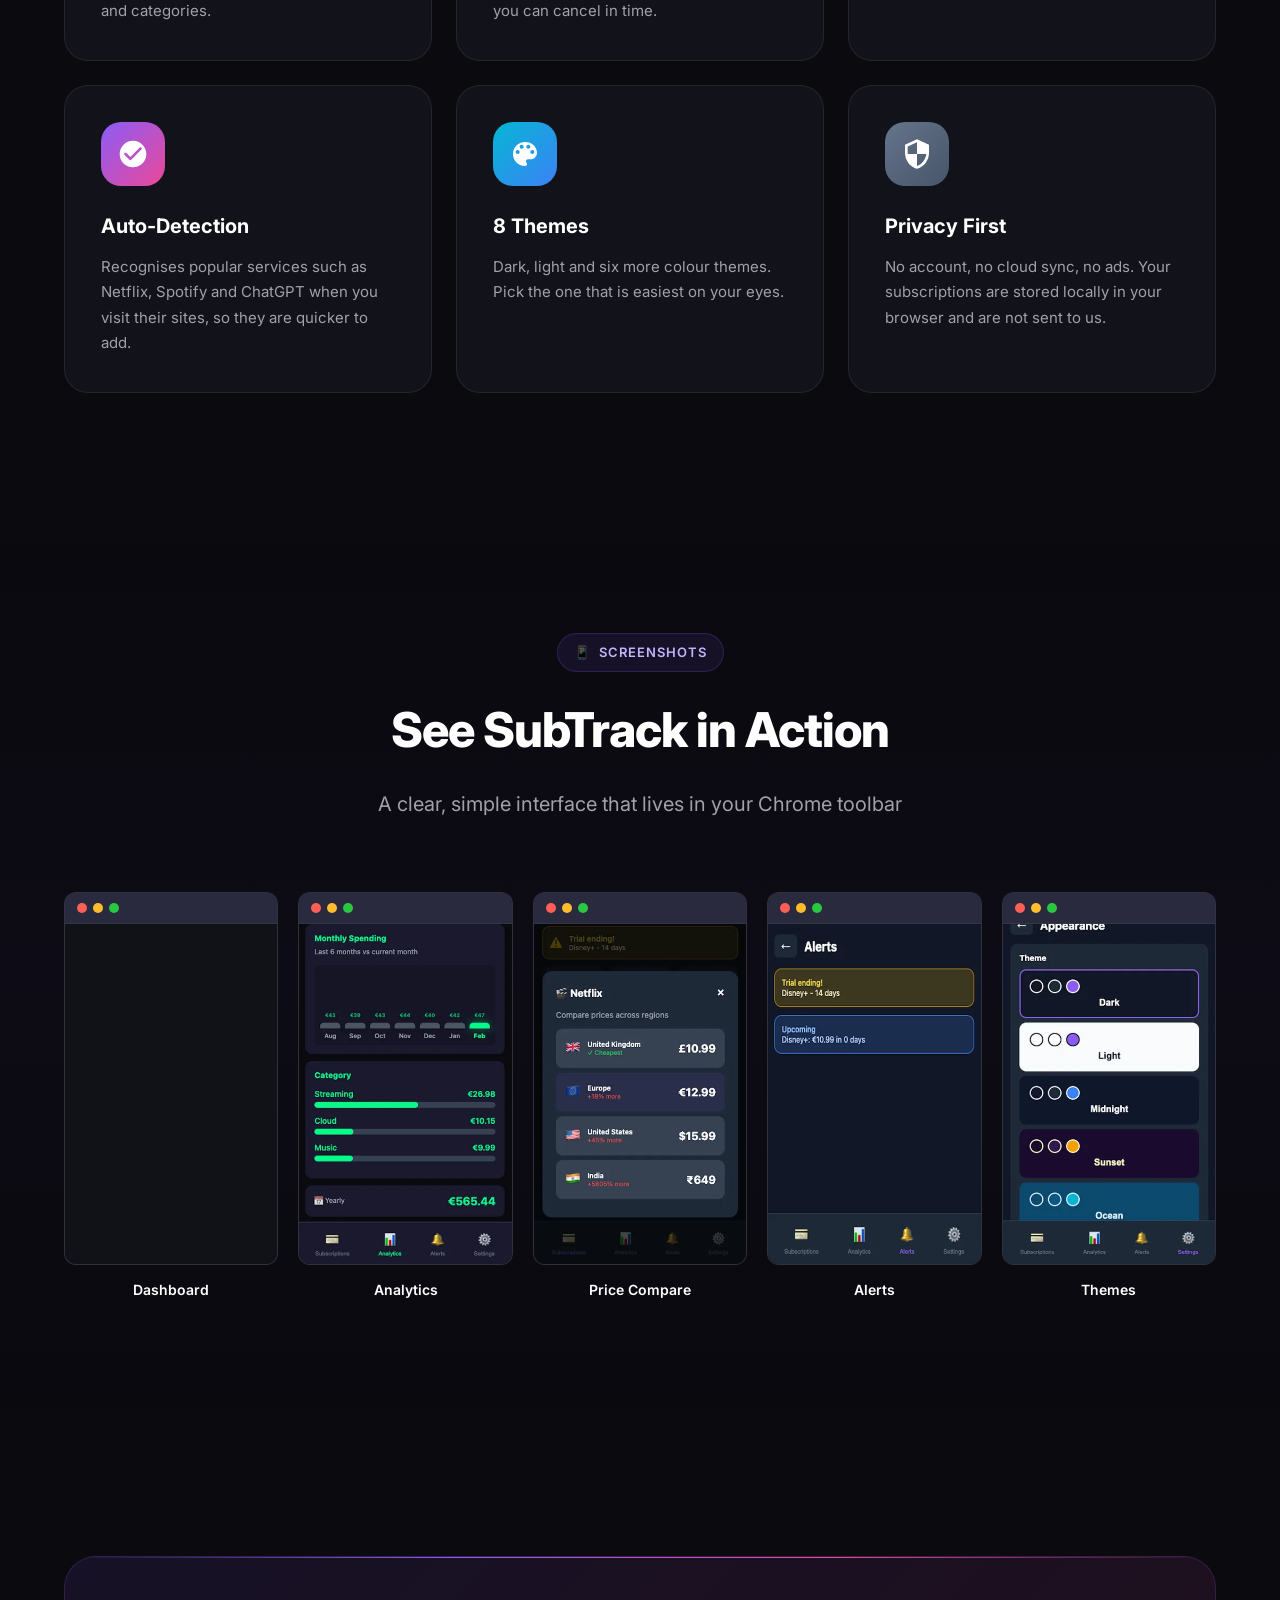
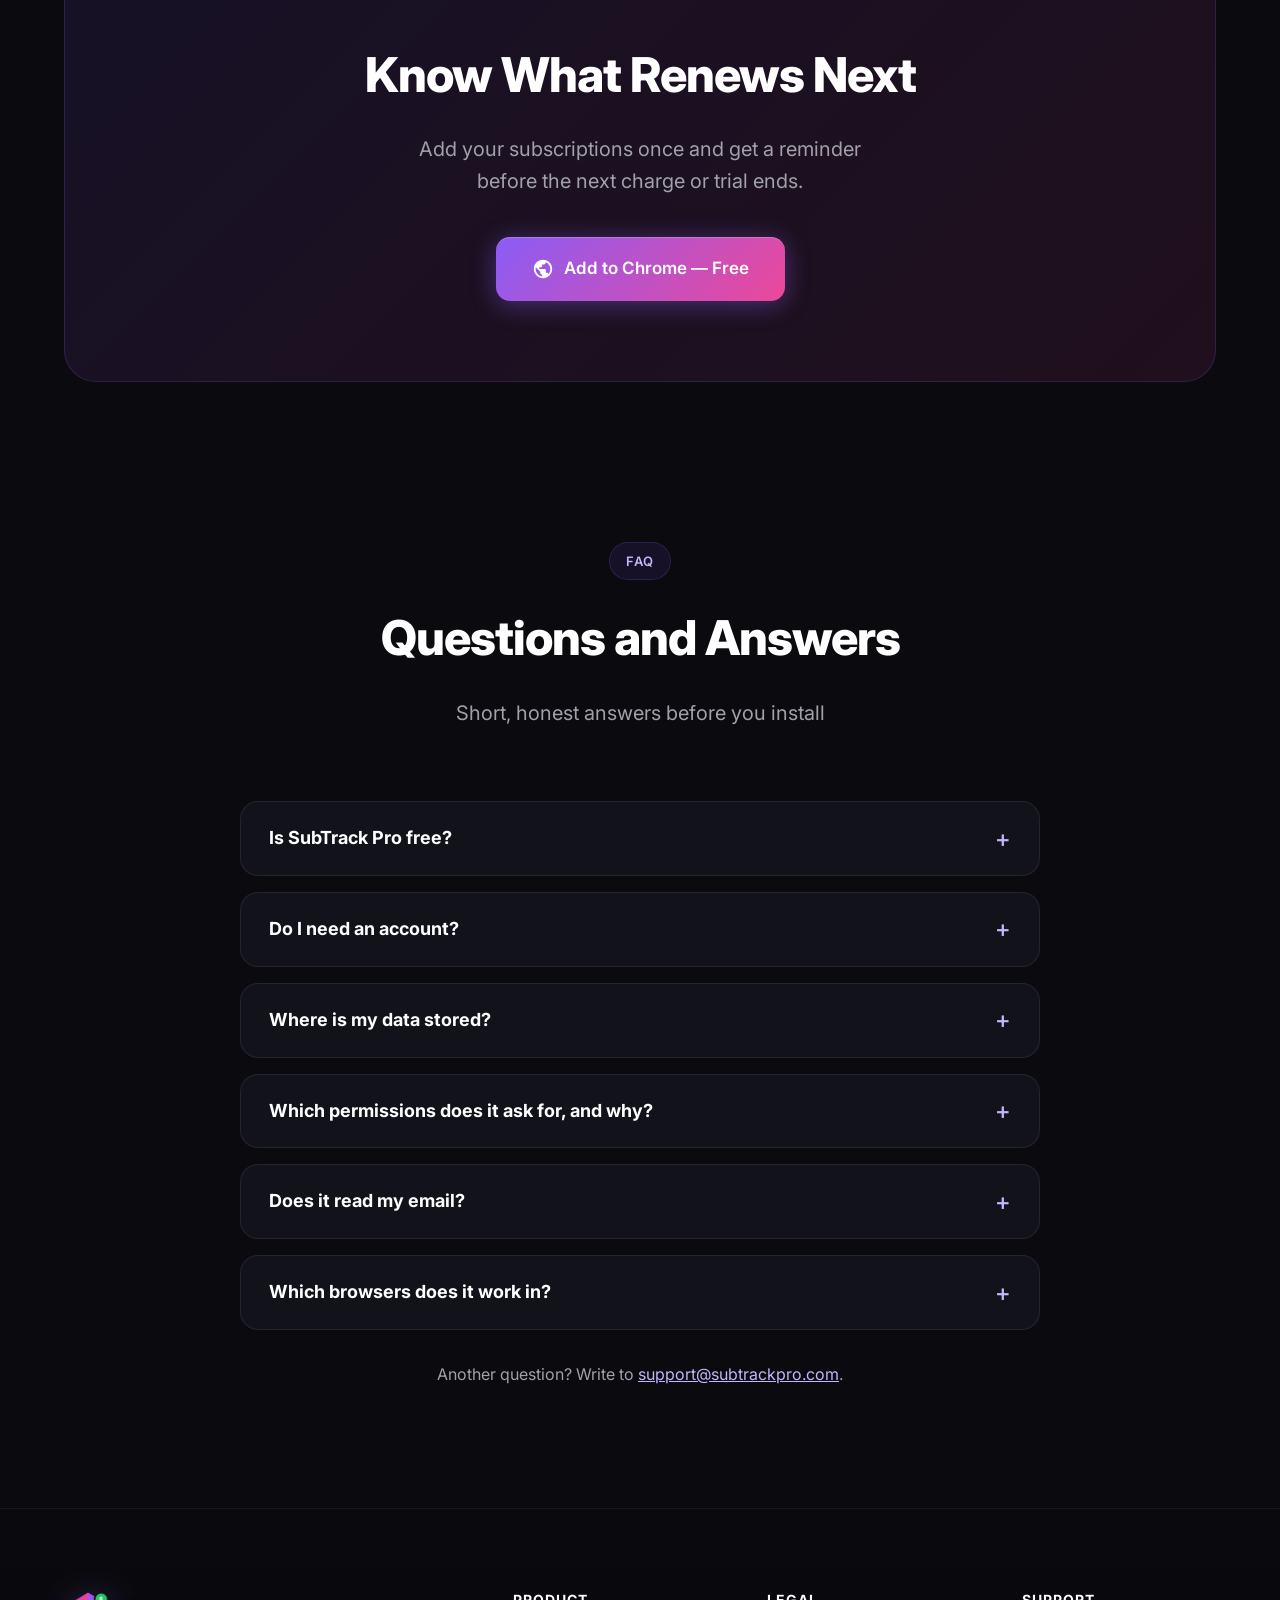
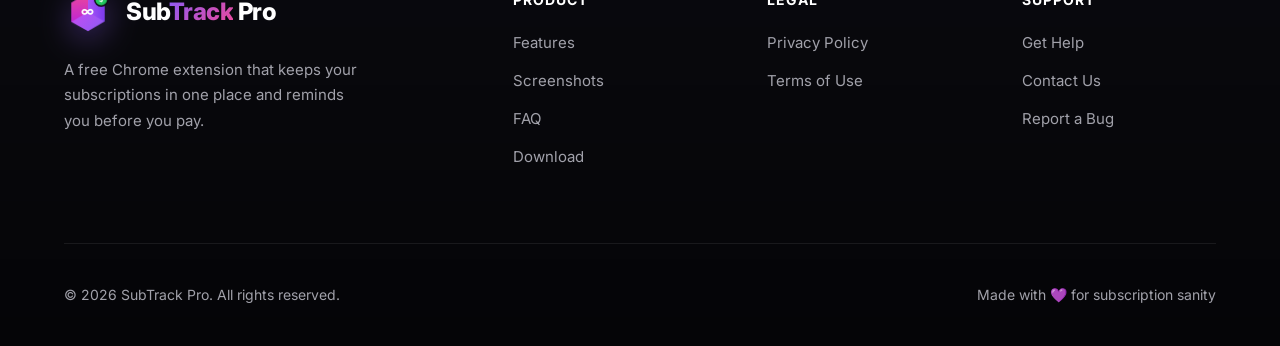
==== commit 736ffe8c: "Landing page: honest claims, one CTA, real links, FAQ, SEO and speed Claims and copy - Remove "Join " ====
--- a/index.html
+++ b/index.html
@@ -4,8 +4,56 @@
   <meta charset="UTF-8">
   <meta name="viewport" content="width=device-width, initial-scale=1.0">
   <meta name="google-site-verification" content="Rh8h8EgNwZNNd_-uBsoYrTWNV6dfCO6RVkNQHFZ4HrU" />
-  <title>SubTrack Pro - Subscription Manager</title>
-  <meta name="description" content="Track all your subscriptions in one place. Get reminders, compare prices across regions, and save money.">
+  <title>SubTrack Pro: Free Subscription Tracker Chrome Extension</title>
+  <meta name="description" content="Free Chrome extension that tracks your subscriptions and reminds you before a payment or free trial ends. No account needed, data stays in your browser.">
+  <link rel="canonical" href="https://subtrackpro.com/">
+  <meta name="theme-color" content="#0a0a0f">
+
+  <link rel="icon" href="/favicon.ico" sizes="any">
+  <link rel="icon" type="image/png" sizes="32x32" href="/favicon-32.png">
+  <link rel="apple-touch-icon" href="/apple-touch-icon.png">
+
+  <meta property="og:type" content="website">
+  <meta property="og:site_name" content="SubTrack Pro">
+  <meta property="og:title" content="SubTrack Pro: Free Subscription Tracker for Chrome">
+  <meta property="og:description" content="Stop paying for subscriptions you forgot about. A free Chrome extension that reminds you before a payment or trial ends.">
+  <meta property="og:url" content="https://subtrackpro.com/">
+  <meta property="og:image" content="https://subtrackpro.com/og-image.png">
+  <meta property="og:image:width" content="1280">
+  <meta property="og:image:height" content="800">
+  <meta property="og:image:alt" content="SubTrack Pro dashboard listing subscriptions with a monthly total and a trial-ending alert">
+  <meta property="og:locale" content="en_US">
+  <meta name="twitter:card" content="summary_large_image">
+  <meta name="twitter:title" content="SubTrack Pro: Free Subscription Tracker for Chrome">
+  <meta name="twitter:description" content="Stop paying for subscriptions you forgot about. A free Chrome extension that reminds you before a payment or trial ends.">
+  <meta name="twitter:image" content="https://subtrackpro.com/og-image.png">
+  <meta name="twitter:image:alt" content="SubTrack Pro dashboard listing subscriptions with a monthly total and a trial-ending alert">
+
+  <script type="application/ld+json">
+  {
+    "@context": "https://schema.org",
+    "@type": "SoftwareApplication",
+    "name": "SubTrack Pro",
+    "alternateName": "SubTrack Pro - Subscription Manager",
+    "description": "Free Chrome extension that tracks your subscriptions and reminds you before a payment or free trial ends.",
+    "url": "https://subtrackpro.com/",
+    "downloadUrl": "https://chromewebstore.google.com/detail/subtrack-pro-subscription/onihigoabcmgbbacpkfanigieakbacjb",
+    "installUrl": "https://chromewebstore.google.com/detail/subtrack-pro-subscription/onihigoabcmgbbacpkfanigieakbacjb",
+    "image": "https://subtrackpro.com/og-image.png",
+    "screenshot": "https://subtrackpro.com/screenshots/dashboard.png",
+    "operatingSystem": "Chrome",
+    "applicationCategory": "BrowserApplication",
+    "isAccessibleForFree": true,
+    "offers": {
+      "@type": "Offer",
+      "price": "0",
+      "priceCurrency": "USD"
+    }
+  }
+  </script>
+
+  <link rel="preconnect" href="https://fonts.googleapis.com">
+  <link rel="preconnect" href="https://fonts.gstatic.com" crossorigin>
   <link href="https://fonts.googleapis.com/css2?family=Inter:wght@400;500;600;700;800;900&display=swap" rel="stylesheet">
   <style>
     * { margin: 0; padding: 0; box-sizing: border-box; }
@@ -17,7 +65,7 @@
       --bg-card: #12121a;
       --bg-card-hover: #1a1a25;
       --text: #ffffff;
-      --text-muted: #71717a;
+      --text-muted: #a1a1aa;
       --border: rgba(255,255,255,0.08);
     }
     html { scroll-behavior: smooth; }
@@ -74,6 +122,7 @@
     .nav-links { display: flex; gap: 40px; align-items: center; }
     .nav-links a { color: var(--text-muted); text-decoration: none; font-size: 15px; font-weight: 500; transition: all 0.3s; }
     .nav-links a:hover { color: var(--text); }
+    .nav-links a.btn-primary, .nav-links a.btn-primary:hover { color: #ffffff; }
     
     .btn {
       padding: 14px 28px; border-radius: 14px; font-weight: 600; font-size: 15px;
@@ -201,7 +250,7 @@
       border: 1px solid rgba(139,92,246,0.2);
       border-radius: 100px;
       font-size: 13px; font-weight: 600; text-transform: uppercase; letter-spacing: 1px;
-      color: var(--primary);
+      color: #c4b5fd;
       margin-bottom: 20px;
     }
     .section-header h2 { font-size: 48px; font-weight: 800; letter-spacing: -1px; margin-bottom: 20px; }
@@ -355,21 +404,10 @@
     .footer-brand {}
     .footer-brand .logo { margin-bottom: 20px; }
     .footer-brand p { color: var(--text-muted); font-size: 15px; line-height: 1.7; max-width: 300px; }
-    .footer-social { display: flex; gap: 12px; margin-top: 24px; }
-    .footer-social a {
-      width: 40px; height: 40px;
-      background: var(--bg-card);
-      border: 1px solid var(--border);
-      border-radius: 12px;
-      display: flex; align-items: center; justify-content: center;
-      color: var(--text-muted);
-      transition: all 0.3s;
-    }
-    .footer-social a:hover { background: var(--primary); color: white; border-color: var(--primary); }
-    
-    .footer-links h4 { font-size: 14px; font-weight: 700; text-transform: uppercase; letter-spacing: 1px; margin-bottom: 20px; color: var(--text); }
+    
+    .footer-links .footer-heading { font-size: 14px; font-weight: 700; text-transform: uppercase; letter-spacing: 1px; margin-bottom: 20px; color: var(--text); }
     .footer-links a { display: block; color: var(--text-muted); text-decoration: none; font-size: 15px; margin-bottom: 14px; transition: all 0.3s; }
-    .footer-links a:hover { color: var(--primary); transform: translateX(4px); }
+    .footer-links a:hover { color: #c4b5fd; transform: translateX(4px); }
     
     .footer-bottom {
       display: flex; justify-content: space-between; align-items: center;
@@ -377,22 +415,69 @@
       font-size: 14px; color: var(--text-muted);
     }
     
-    /* Privacy Page */
-    .privacy-page { padding: 140px 0 80px; display: none; }
-    .privacy-page.active { display: block; }
-    .main-content.hidden { display: none; }
-    .privacy-content { max-width: 800px; margin: 0 auto; }
-    .privacy-content h1 { font-size: 48px; font-weight: 800; margin-bottom: 12px; }
-    .privacy-content .updated { color: var(--text-muted); margin-bottom: 48px; font-size: 16px; }
-    .privacy-content h2 { font-size: 28px; font-weight: 700; margin: 48px 0 20px; color: var(--text); }
-    .privacy-content p, .privacy-content li { color: var(--text-muted); margin-bottom: 16px; font-size: 16px; line-height: 1.8; }
-    .privacy-content ul { margin-left: 24px; margin-bottom: 20px; }
-    .privacy-content strong { color: var(--text); }
-    .privacy-content table { width: 100%; border-collapse: collapse; margin: 24px 0; }
-    .privacy-content th, .privacy-content td { padding: 16px; text-align: left; border: 1px solid var(--border); }
-    .privacy-content th { background: var(--bg-card); color: var(--text); font-weight: 600; }
-    .privacy-content td { color: var(--text-muted); }
-    
+    /* Accessibility */
+    .skip-link {
+      position: absolute; left: 16px; top: -100px; z-index: 2000;
+      background: #ffffff; color: #0a0a0f; padding: 12px 20px; border-radius: 10px;
+      font-weight: 600; text-decoration: none;
+    }
+    .skip-link:focus { top: 16px; }
+    a:focus-visible, summary:focus-visible, button:focus-visible {
+      outline: 3px solid #c4b5fd;
+      outline-offset: 3px;
+      border-radius: 6px;
+    }
+    .btn:focus-visible { border-radius: 14px; }
+    @media (prefers-reduced-motion: reduce) {
+      html { scroll-behavior: auto; }
+      *, *::before, *::after { animation: none !important; transition: none !important; }
+    }
+
+    /* Hero reassurance + mobile notice */
+    .hero .hero-note { font-size: 14px; color: var(--text-muted); margin: 16px 0 0; }
+    .hero .mobile-notice {
+      display: none;
+      font-size: 15px; line-height: 1.5; color: #fde68a;
+      background: rgba(234,179,8,0.12);
+      border: 1px solid rgba(234,179,8,0.4);
+      border-radius: 14px;
+      padding: 12px 16px;
+      margin: 0 auto 24px;
+      max-width: 520px;
+    }
+    @media (max-width: 768px), (hover: none) and (pointer: coarse) {
+      .hero .mobile-notice { display: block; }
+    }
+
+    /* FAQ */
+    .faq { padding: 40px 0 120px; }
+    .faq-list { max-width: 800px; margin: 0 auto; display: grid; gap: 16px; }
+    .faq-item {
+      background: var(--bg-card);
+      border: 1px solid var(--border);
+      border-radius: 18px;
+      padding: 0 28px;
+    }
+    .faq-item[open] { border-color: rgba(139,92,246,0.3); }
+    .faq-item summary {
+      cursor: pointer; list-style: none;
+      font-size: 18px; font-weight: 700;
+      padding: 22px 32px 22px 0; position: relative;
+    }
+    .faq-item summary::-webkit-details-marker { display: none; }
+    .faq-item summary::after {
+      content: '+'; position: absolute; right: 0; top: 50%; transform: translateY(-50%);
+      font-size: 24px; font-weight: 500; color: #c4b5fd;
+    }
+    .faq-item[open] summary::after { content: '\2212'; }
+    .faq-item p, .faq-item li { color: var(--text-muted); font-size: 16px; line-height: 1.7; }
+    .faq-item p { padding-bottom: 22px; }
+    .faq-item ul { padding: 0 0 22px 20px; display: grid; gap: 8px; }
+    .faq-item strong { color: var(--text); }
+    .faq-item code { font-size: 14px; background: rgba(255,255,255,0.06); padding: 2px 6px; border-radius: 6px; }
+    .faq-more { text-align: center; margin-top: 32px; color: var(--text-muted); }
+    .faq-more a, .faq-item a { color: #c4b5fd; }
+
     /* Responsive */
     @media (max-width: 1024px) {
       .hero-content { grid-template-columns: 1fr; text-align: center; gap: 60px; }
@@ -403,13 +488,14 @@
       .features-grid { grid-template-columns: repeat(2, 1fr); }
       .screenshots-grid { grid-template-columns: repeat(3, 1fr); }
       .footer-grid { grid-template-columns: 1fr 1fr; }
+      .nav-links { gap: 24px; }
     }
     @media (max-width: 768px) {
       .nav-links { display: none; }
       .hero h1 { font-size: 36px; }
       .hero p { font-size: 17px; }
       .hero-stats { flex-wrap: wrap; gap: 32px; }
-      .phone-mockup { width: 260px; }
+      .browser-mockup { width: 100%; max-width: 340px; }
       .section-header h2 { font-size: 32px; }
       .features-grid { grid-template-columns: 1fr; }
       .screenshots-grid { grid-template-columns: repeat(2, 1fr); }
@@ -421,19 +507,21 @@
   </style>
 </head>
 <body>
+  <a class="skip-link" href="#main">Skip to content</a>
+
   <!-- Background Effects -->
-  <div class="bg-effects">
+  <div class="bg-effects" aria-hidden="true">
     <div class="bg-glow bg-glow-1"></div>
     <div class="bg-glow bg-glow-2"></div>
     <div class="bg-glow bg-glow-3"></div>
   </div>
-  
+
   <!-- Navigation -->
-  <nav>
+  <nav aria-label="Main">
     <div class="container">
-      <a href="#" class="logo" onclick="showMain()">
+      <a href="/" class="logo">
         <div class="logo-3d">
-          <svg viewBox="0 0 100 100">
+          <svg viewBox="0 0 100 100" aria-hidden="true" focusable="false">
             <defs>
               <linearGradient id="face1" x1="0%" y1="0%" x2="100%" y2="100%">
                 <stop offset="0%" style="stop-color:#d946ef"/>
@@ -464,40 +552,43 @@
       <div class="nav-links">
         <a href="#features">Features</a>
         <a href="#screenshots">Screenshots</a>
-        <a href="#" onclick="showPrivacy(); return false;">Privacy</a>
-        <a href="https://chrome.google.com/webstore/detail/subtrack-pro-subscription-manager/onihigoabcmgbbacpkfanigieakbacjb" target="_blank" class="btn btn-primary">Install Free</a>
+        <a href="#faq">FAQ</a>
+        <a href="/privacy.html">Privacy</a>
+        <a href="https://chromewebstore.google.com/detail/subtrack-pro-subscription/onihigoabcmgbbacpkfanigieakbacjb?utm_source=landing&amp;utm_medium=cta&amp;utm_content=nav" target="_blank" rel="noopener" class="btn btn-primary">Add to Chrome — Free</a>
       </div>
     </div>
   </nav>
 
   <!-- Main Content -->
-  <main class="main-content">
+  <main class="main-content" id="main">
     <!-- Hero Section -->
     <section class="hero">
       <div class="container">
         <div class="hero-content">
           <div class="hero-text">
+            <p class="mobile-notice" role="note">SubTrack is a desktop Chrome extension — open this page on your computer to install.</p>
             <div class="hero-badge">
-              <div class="hero-badge-dot"></div>
-              <span>Version 3.2</span>
-            </div>
-            <h1>Never Lose Money on <span class="gradient">Subscriptions</span> Again</h1>
-            <p>Track all your subscriptions in one beautiful dashboard. Get smart reminders before payments, compare regional prices, and discover exactly where your money goes.</p>
+              <div class="hero-badge-dot" aria-hidden="true"></div>
+              <span>Free Chrome extension · No account needed</span>
+            </div>
+            <h1>Stop paying for <span class="gradient">subscriptions</span> you forgot about</h1>
+            <p>SubTrack Pro is a free Chrome extension that tracks your subscriptions and reminds you before a payment or trial ends.</p>
             <div class="hero-buttons">
-              <a href="https://chrome.google.com/webstore/detail/subtrack-pro-subscription-manager/onihigoabcmgbbacpkfanigieakbacjb" target="_blank" class="btn btn-primary">
-                <svg viewBox="0 0 24 24" fill="currentColor" width="20" height="20"><path d="M12 2C6.48 2 2 6.48 2 12s4.48 10 10 10 10-4.48 10-10S17.52 2 12 2zm-1 17.93c-3.95-.49-7-3.85-7-7.93 0-.62.08-1.21.21-1.79L9 15v1c0 1.1.9 2 2 2v1.93zm6.9-2.54c-.26-.81-1-1.39-1.9-1.39h-1v-3c0-.55-.45-1-1-1H8v-2h2c.55 0 1-.45 1-1V7h2c1.1 0 2-.9 2-2v-.41c2.93 1.19 5 4.06 5 7.41 0 2.08-.8 3.97-2.1 5.39z"/></svg>
+              <a href="https://chromewebstore.google.com/detail/subtrack-pro-subscription/onihigoabcmgbbacpkfanigieakbacjb?utm_source=landing&amp;utm_medium=cta&amp;utm_content=hero" target="_blank" rel="noopener" class="btn btn-primary">
+                <svg viewBox="0 0 24 24" fill="currentColor" width="20" height="20" aria-hidden="true" focusable="false"><path d="M12 2C6.48 2 2 6.48 2 12s4.48 10 10 10 10-4.48 10-10S17.52 2 12 2zm-1 17.93c-3.95-.49-7-3.85-7-7.93 0-.62.08-1.21.21-1.79L9 15v1c0 1.1.9 2 2 2v1.93zm6.9-2.54c-.26-.81-1-1.39-1.9-1.39h-1v-3c0-.55-.45-1-1-1H8v-2h2c.55 0 1-.45 1-1V7h2c1.1 0 2-.9 2-2v-.41c2.93 1.19 5 4.06 5 7.41 0 2.08-.8 3.97-2.1 5.39z"/></svg>
                 Add to Chrome — Free
               </a>
               <a href="#screenshots" class="btn btn-secondary">View Screenshots</a>
             </div>
+            <p class="hero-note">Free · No account · Your data stays in your browser</p>
             <div class="hero-stats">
               <div class="hero-stat">
-                <div class="hero-stat-value">100<span>+</span></div>
-                <div class="hero-stat-label">Services Supported</div>
+                <div class="hero-stat-value">50<span>+</span></div>
+                <div class="hero-stat-label">Services Preloaded</div>
               </div>
               <div class="hero-stat">
                 <div class="hero-stat-value">8</div>
-                <div class="hero-stat-label">Beautiful Themes</div>
+                <div class="hero-stat-label">Themes</div>
               </div>
               <div class="hero-stat">
                 <div class="hero-stat-value">4</div>
@@ -506,16 +597,19 @@
             </div>
           </div>
           <div class="hero-visual">
-            <div class="browser-glow"></div>
+            <div class="browser-glow" aria-hidden="true"></div>
             <div class="browser-mockup">
-              <div class="browser-header">
+              <div class="browser-header" aria-hidden="true">
                 <div class="browser-dot red"></div>
                 <div class="browser-dot yellow"></div>
                 <div class="browser-dot green"></div>
                 <div class="browser-title">SubTrack Pro Extension</div>
               </div>
               <div class="browser-screen">
-                <img src="screenshots/dashboard.png" alt="SubTrack Dashboard" onerror="this.parentElement.innerHTML='<div style=\'padding:40px;color:#666;text-align:center;\'>Dashboard Preview</div>'">
+                <picture>
+                  <source type="image/webp" srcset="screenshots/dashboard.webp">
+                  <img src="screenshots/dashboard.png" width="800" height="1280" fetchpriority="high" decoding="async" alt="SubTrack Pro dashboard listing subscriptions with a monthly total and a trial-ending alert">
+                </picture>
               </div>
             </div>
           </div>
@@ -527,52 +621,52 @@
     <section class="features" id="features">
       <div class="container">
         <div class="section-header">
-          <div class="section-label">✨ Features</div>
-          <h2>Everything You Need to Save Money</h2>
-          <p>Powerful yet simple tools to track, manage, and optimize all your recurring subscriptions</p>
+          <div class="section-label"><span aria-hidden="true">✨</span> Features</div>
+          <h2>Everything You Need to Stay on Top of Subscriptions</h2>
+          <p>Simple tools to track, manage and review all your recurring payments</p>
         </div>
         <div class="features-grid">
           <div class="feature-card">
-            <div class="feature-icon feature-icon-dashboard">
-              <svg viewBox="0 0 24 24" fill="white"><path d="M3 13h8V3H3v10zm0 8h8v-6H3v6zm10 0h8V11h-8v10zm0-18v6h8V3h-8z"/></svg>
+            <div class="feature-icon feature-icon-dashboard" aria-hidden="true">
+              <svg viewBox="0 0 24 24" fill="white" focusable="false"><path d="M3 13h8V3H3v10zm0 8h8v-6H3v6zm10 0h8V11h-8v10zm0-18v6h8V3h-8z"/></svg>
             </div>
             <h3>Smart Dashboard</h3>
-            <p>See all your subscriptions at a glance with beautiful analytics, spending charts, and smart categorization.</p>
+            <p>See all your subscriptions at a glance, with your monthly total, spending charts and categories.</p>
           </div>
           <div class="feature-card">
-            <div class="feature-icon feature-icon-reminders">
-              <svg viewBox="0 0 24 24" fill="white"><path d="M12 22c1.1 0 2-.9 2-2h-4c0 1.1.9 2 2 2zm6-6v-5c0-3.07-1.63-5.64-4.5-6.32V4c0-.83-.67-1.5-1.5-1.5s-1.5.67-1.5 1.5v.68C7.64 5.36 6 7.92 6 11v5l-2 2v1h16v-1l-2-2zm-2 1H8v-6c0-2.48 1.51-4.5 4-4.5s4 2.02 4 4.5v6z"/></svg>
-            </div>
-            <h3>Smart Reminders</h3>
-            <p>Never miss a payment or trial ending. Get notified 1-7 days before you're charged automatically.</p>
+            <div class="feature-icon feature-icon-reminders" aria-hidden="true">
+              <svg viewBox="0 0 24 24" fill="white" focusable="false"><path d="M12 22c1.1 0 2-.9 2-2h-4c0 1.1.9 2 2 2zm6-6v-5c0-3.07-1.63-5.64-4.5-6.32V4c0-.83-.67-1.5-1.5-1.5s-1.5.67-1.5 1.5v.68C7.64 5.36 6 7.92 6 11v5l-2 2v1h16v-1l-2-2zm-2 1H8v-6c0-2.48 1.51-4.5 4-4.5s4 2.02 4 4.5v6z"/></svg>
+            </div>
+            <h3>Reminders</h3>
+            <p>Get a browser notification before a payment is due or a free trial ends, so you can cancel in time.</p>
           </div>
           <div class="feature-card">
-            <div class="feature-icon feature-icon-compare">
-              <svg viewBox="0 0 24 24" fill="white"><path d="M12 2C6.48 2 2 6.48 2 12s4.48 10 10 10 10-4.48 10-10S17.52 2 12 2zm-1 17.93c-3.95-.49-7-3.85-7-7.93 0-.62.08-1.21.21-1.79L9 15v1c0 1.1.9 2 2 2v1.93zm6.9-2.54c-.26-.81-1-1.39-1.9-1.39h-1v-3c0-.55-.45-1-1-1H8v-2h2c.55 0 1-.45 1-1V7h2c1.1 0 2-.9 2-2v-.41c2.93 1.19 5 4.06 5 7.41 0 2.08-.8 3.97-2.1 5.39z"/></svg>
+            <div class="feature-icon feature-icon-compare" aria-hidden="true">
+              <svg viewBox="0 0 24 24" fill="white" focusable="false"><path d="M12 2C6.48 2 2 6.48 2 12s4.48 10 10 10 10-4.48 10-10S17.52 2 12 2zm-1 17.93c-3.95-.49-7-3.85-7-7.93 0-.62.08-1.21.21-1.79L9 15v1c0 1.1.9 2 2 2v1.93zm6.9-2.54c-.26-.81-1-1.39-1.9-1.39h-1v-3c0-.55-.45-1-1-1H8v-2h2c.55 0 1-.45 1-1V7h2c1.1 0 2-.9 2-2v-.41c2.93 1.19 5 4.06 5 7.41 0 2.08-.8 3.97-2.1 5.39z"/></svg>
             </div>
             <h3>Price Comparison</h3>
-            <p>Compare prices across US, UK, EU, and India. Find the cheapest region and save up to 50%.</p>
+            <p>Compare plan prices across regions (US, UK, EU and India) for popular services.</p>
           </div>
           <div class="feature-card">
-            <div class="feature-icon feature-icon-detect">
-              <svg viewBox="0 0 24 24" fill="white"><path d="M12 2C6.48 2 2 6.48 2 12s4.48 10 10 10 10-4.48 10-10S17.52 2 12 2zM9.29 16.29L5.7 12.7c-.39-.39-.39-1.02 0-1.41.39-.39 1.02-.39 1.41 0L10 14.17l6.88-6.88c.39-.39 1.02-.39 1.41 0 .39.39.39 1.02 0 1.41l-7.59 7.59c-.38.39-1.02.39-1.41 0z"/></svg>
+            <div class="feature-icon feature-icon-detect" aria-hidden="true">
+              <svg viewBox="0 0 24 24" fill="white" focusable="false"><path d="M12 2C6.48 2 2 6.48 2 12s4.48 10 10 10 10-4.48 10-10S17.52 2 12 2zM9.29 16.29L5.7 12.7c-.39-.39-.39-1.02 0-1.41.39-.39 1.02-.39 1.41 0L10 14.17l6.88-6.88c.39-.39 1.02-.39 1.41 0 .39.39.39 1.02 0 1.41l-7.59 7.59c-.38.39-1.02.39-1.41 0z"/></svg>
             </div>
             <h3>Auto-Detection</h3>
-            <p>Automatically finds subscriptions as you browse Netflix, Spotify, and 100+ other services.</p>
+            <p>Recognises popular services such as Netflix, Spotify and ChatGPT when you visit their sites, so they are quicker to add.</p>
           </div>
           <div class="feature-card">
-            <div class="feature-icon feature-icon-sync">
-              <svg viewBox="0 0 24 24" fill="white"><path d="M12 3c-4.97 0-9 4.03-9 9s4.03 9 9 9c.83 0 1.5-.67 1.5-1.5 0-.39-.15-.74-.39-1.01-.23-.26-.38-.61-.38-.99 0-.83.67-1.5 1.5-1.5H16c2.76 0 5-2.24 5-5 0-4.42-4.03-8-9-8zm-5.5 9c-.83 0-1.5-.67-1.5-1.5S5.67 9 6.5 9 8 9.67 8 10.5 7.33 12 6.5 12zm3-4C8.67 8 8 7.33 8 6.5S8.67 5 9.5 5s1.5.67 1.5 1.5S10.33 8 9.5 8zm5 0c-.83 0-1.5-.67-1.5-1.5S13.67 5 14.5 5s1.5.67 1.5 1.5S15.33 8 14.5 8zm3 4c-.83 0-1.5-.67-1.5-1.5S16.67 9 17.5 9s1.5.67 1.5 1.5-.67 1.5-1.5 1.5z"/></svg>
-            </div>
-            <h3>8 Beautiful Themes</h3>
-            <p>Customize your experience with stunning dark and light themes. Find the perfect look for you.</p>
+            <div class="feature-icon feature-icon-sync" aria-hidden="true">
+              <svg viewBox="0 0 24 24" fill="white" focusable="false"><path d="M12 3c-4.97 0-9 4.03-9 9s4.03 9 9 9c.83 0 1.5-.67 1.5-1.5 0-.39-.15-.74-.39-1.01-.23-.26-.38-.61-.38-.99 0-.83.67-1.5 1.5-1.5H16c2.76 0 5-2.24 5-5 0-4.42-4.03-8-9-8zm-5.5 9c-.83 0-1.5-.67-1.5-1.5S5.67 9 6.5 9 8 9.67 8 10.5 7.33 12 6.5 12zm3-4C8.67 8 8 7.33 8 6.5S8.67 5 9.5 5s1.5.67 1.5 1.5S10.33 8 9.5 8zm5 0c-.83 0-1.5-.67-1.5-1.5S13.67 5 14.5 5s1.5.67 1.5 1.5S15.33 8 14.5 8zm3 4c-.83 0-1.5-.67-1.5-1.5S16.67 9 17.5 9s1.5.67 1.5 1.5-.67 1.5-1.5 1.5z"/></svg>
+            </div>
+            <h3>8 Themes</h3>
+            <p>Dark, light and six more colour themes. Pick the one that is easiest on your eyes.</p>
           </div>
           <div class="feature-card">
-            <div class="feature-icon feature-icon-privacy">
-              <svg viewBox="0 0 24 24" fill="white"><path d="M12 1L3 5v6c0 5.55 3.84 10.74 9 12 5.16-1.26 9-6.45 9-12V5l-9-4zm0 10.99h7c-.53 4.12-3.28 7.79-7 8.94V12H5V6.3l7-3.11v8.8z"/></svg>
+            <div class="feature-icon feature-icon-privacy" aria-hidden="true">
+              <svg viewBox="0 0 24 24" fill="white" focusable="false"><path d="M12 1L3 5v6c0 5.55 3.84 10.74 9 12 5.16-1.26 9-6.45 9-12V5l-9-4zm0 10.99h7c-.53 4.12-3.28 7.79-7 8.94V12H5V6.3l7-3.11v8.8z"/></svg>
             </div>
             <h3>Privacy First</h3>
-            <p>Your data stays on your device. No tracking, no ads, no selling your information. Ever.</p>
+            <p>No account, no cloud sync, no ads. Your subscriptions are stored locally in your browser and are not sent to us.</p>
           </div>
         </div>
       </div>
@@ -582,72 +676,87 @@
     <section class="screenshots" id="screenshots">
       <div class="container">
         <div class="section-header">
-          <div class="section-label">📱 Screenshots</div>
+          <div class="section-label"><span aria-hidden="true">📱</span> Screenshots</div>
           <h2>See SubTrack in Action</h2>
-          <p>A beautiful, intuitive interface designed to make subscription management effortless</p>
+          <p>A clear, simple interface that lives in your Chrome toolbar</p>
         </div>
         <div class="screenshots-grid">
           <div class="screenshot-card">
             <div class="screenshot-window">
-              <div class="screenshot-window-header">
+              <div class="screenshot-window-header" aria-hidden="true">
                 <div class="screenshot-window-dot red"></div>
                 <div class="screenshot-window-dot yellow"></div>
                 <div class="screenshot-window-dot green"></div>
               </div>
               <div class="screenshot-window-body">
-                <img src="screenshots/dashboard.png" alt="Dashboard" class="screenshot-img">
+                <picture>
+                  <source type="image/webp" srcset="screenshots/dashboard-400.webp 400w, screenshots/dashboard.webp 800w" sizes="(max-width: 768px) 45vw, (max-width: 1024px) 30vw, 220px">
+                  <img src="screenshots/dashboard.png" width="800" height="1280" loading="lazy" decoding="async" alt="Dashboard with the monthly total, number of subscriptions and a list of services such as Netflix and Spotify" class="screenshot-img">
+                </picture>
               </div>
             </div>
             <div class="screenshot-label">Dashboard</div>
           </div>
           <div class="screenshot-card">
             <div class="screenshot-window">
-              <div class="screenshot-window-header">
+              <div class="screenshot-window-header" aria-hidden="true">
                 <div class="screenshot-window-dot red"></div>
                 <div class="screenshot-window-dot yellow"></div>
                 <div class="screenshot-window-dot green"></div>
               </div>
               <div class="screenshot-window-body">
-                <img src="screenshots/analytics.png" alt="Analytics" class="screenshot-img">
+                <picture>
+                  <source type="image/webp" srcset="screenshots/analytics-400.webp 400w, screenshots/analytics.webp 800w" sizes="(max-width: 768px) 45vw, (max-width: 1024px) 30vw, 220px">
+                  <img src="screenshots/analytics.png" width="800" height="1280" loading="lazy" decoding="async" alt="Analytics view with a six-month spending chart, spending by category and the yearly total" class="screenshot-img">
+                </picture>
               </div>
             </div>
             <div class="screenshot-label">Analytics</div>
           </div>
           <div class="screenshot-card">
             <div class="screenshot-window">
-              <div class="screenshot-window-header">
+              <div class="screenshot-window-header" aria-hidden="true">
                 <div class="screenshot-window-dot red"></div>
                 <div class="screenshot-window-dot yellow"></div>
                 <div class="screenshot-window-dot green"></div>
               </div>
               <div class="screenshot-window-body">
-                <img src="screenshots/compare.png" alt="Compare Prices" class="screenshot-img">
+                <picture>
+                  <source type="image/webp" srcset="screenshots/compare-400.webp 400w, screenshots/compare.webp 800w" sizes="(max-width: 768px) 45vw, (max-width: 1024px) 30vw, 220px">
+                  <img src="screenshots/compare.png" width="800" height="1280" loading="lazy" decoding="async" alt="Price comparison for Netflix showing plan prices in the UK, Europe, the US and India" class="screenshot-img">
+                </picture>
               </div>
             </div>
             <div class="screenshot-label">Price Compare</div>
           </div>
           <div class="screenshot-card">
             <div class="screenshot-window">
-              <div class="screenshot-window-header">
+              <div class="screenshot-window-header" aria-hidden="true">
                 <div class="screenshot-window-dot red"></div>
                 <div class="screenshot-window-dot yellow"></div>
                 <div class="screenshot-window-dot green"></div>
               </div>
               <div class="screenshot-window-body">
-                <img src="screenshots/alerts.png" alt="Alerts" class="screenshot-img">
+                <picture>
+                  <source type="image/webp" srcset="screenshots/alerts-400.webp 400w, screenshots/alerts.webp 800w" sizes="(max-width: 768px) 45vw, (max-width: 1024px) 30vw, 220px">
+                  <img src="screenshots/alerts.png" width="800" height="1280" loading="lazy" decoding="async" alt="Alerts view with a trial-ending warning and an upcoming payment" class="screenshot-img">
+                </picture>
               </div>
             </div>
             <div class="screenshot-label">Alerts</div>
           </div>
           <div class="screenshot-card">
             <div class="screenshot-window">
-              <div class="screenshot-window-header">
+              <div class="screenshot-window-header" aria-hidden="true">
                 <div class="screenshot-window-dot red"></div>
                 <div class="screenshot-window-dot yellow"></div>
                 <div class="screenshot-window-dot green"></div>
               </div>
               <div class="screenshot-window-body">
-                <img src="screenshots/themes.png" alt="Themes" class="screenshot-img">
+                <picture>
+                  <source type="image/webp" srcset="screenshots/themes-400.webp 400w, screenshots/themes.webp 800w" sizes="(max-width: 768px) 45vw, (max-width: 1024px) 30vw, 220px">
+                  <img src="screenshots/themes.png" width="800" height="1280" loading="lazy" decoding="async" alt="Appearance settings with theme choices such as Dark, Light, Midnight, Sunset and Ocean" class="screenshot-img">
+                </picture>
               </div>
             </div>
             <div class="screenshot-label">Themes</div>
@@ -660,70 +769,68 @@
     <section class="cta">
       <div class="container">
         <div class="cta-box">
-          <h2>Start Saving Money Today</h2>
-          <p>Join thousands of users who've taken control of their subscriptions with SubTrack Pro</p>
-          <a href="https://chrome.google.com/webstore/detail/subtrack-pro-subscription-manager/onihigoabcmgbbacpkfanigieakbacjb" target="_blank" class="btn btn-primary" style="font-size:17px;padding:18px 36px;">
-            <svg viewBox="0 0 24 24" fill="currentColor" width="22" height="22"><path d="M12 2C6.48 2 2 6.48 2 12s4.48 10 10 10 10-4.48 10-10S17.52 2 12 2zm-1 17.93c-3.95-.49-7-3.85-7-7.93 0-.62.08-1.21.21-1.79L9 15v1c0 1.1.9 2 2 2v1.93zm6.9-2.54c-.26-.81-1-1.39-1.9-1.39h-1v-3c0-.55-.45-1-1-1H8v-2h2c.55 0 1-.45 1-1V7h2c1.1 0 2-.9 2-2v-.41c2.93 1.19 5 4.06 5 7.41 0 2.08-.8 3.97-2.1 5.39z"/></svg>
-            Add to Chrome — It's Free
+          <h2>Know What Renews Next</h2>
+          <p>Add your subscriptions once and get a reminder before the next charge or trial ends.</p>
+          <a href="https://chromewebstore.google.com/detail/subtrack-pro-subscription/onihigoabcmgbbacpkfanigieakbacjb?utm_source=landing&amp;utm_medium=cta&amp;utm_content=mid" target="_blank" rel="noopener" class="btn btn-primary" style="font-size:17px;padding:18px 36px;">
+            <svg viewBox="0 0 24 24" fill="currentColor" width="22" height="22" aria-hidden="true" focusable="false"><path d="M12 2C6.48 2 2 6.48 2 12s4.48 10 10 10 10-4.48 10-10S17.52 2 12 2zm-1 17.93c-3.95-.49-7-3.85-7-7.93 0-.62.08-1.21.21-1.79L9 15v1c0 1.1.9 2 2 2v1.93zm6.9-2.54c-.26-.81-1-1.39-1.9-1.39h-1v-3c0-.55-.45-1-1-1H8v-2h2c.55 0 1-.45 1-1V7h2c1.1 0 2-.9 2-2v-.41c2.93 1.19 5 4.06 5 7.41 0 2.08-.8 3.97-2.1 5.39z"/></svg>
+            Add to Chrome — Free
           </a>
         </div>
+      </div>
+    </section>
+
+    <!-- FAQ Section -->
+    <section class="faq" id="faq">
+      <div class="container">
+        <div class="section-header">
+          <div class="section-label">FAQ</div>
+          <h2>Questions and Answers</h2>
+          <p>Short, honest answers before you install</p>
+        </div>
+        <div class="faq-list">
+          <details class="faq-item">
+            <summary>Is SubTrack Pro free?</summary>
+            <p>Yes. SubTrack Pro is free to install and use. There are no paid tiers and no ads.</p>
+          </details>
+          <details class="faq-item">
+            <summary>Do I need an account?</summary>
+            <p>No. There is no sign-up, no login and no cloud sync. You install the extension and start adding subscriptions.</p>
+          </details>
+          <details class="faq-item">
+            <summary>Where is my data stored?</summary>
+            <p>Locally in your browser, using Chrome's extension storage (<code>chrome.storage</code>). Your subscription list is not sent to us or to any server. If you uninstall the extension, Chrome deletes this data, so export a CSV first if you want a copy.</p>
+          </details>
+          <details class="faq-item">
+            <summary>Which permissions does it ask for, and why?</summary>
+            <ul>
+              <li><strong>Storage:</strong> saves your subscriptions and settings in your browser.</li>
+              <li><strong>Alarms and notifications:</strong> show reminders before a payment or trial ends.</li>
+              <li><strong>Access to supported subscription sites</strong> (for example Netflix or Spotify): recognises the service when you visit it. The extension does not run on other websites.</li>
+              <li><strong>Email sites</strong> (Gmail, Outlook, Yahoo Mail): requested only if you turn on inbox scanning.</li>
+            </ul>
+          </details>
+          <details class="faq-item">
+            <summary>Does it read my email?</summary>
+            <p>Only if you turn it on. Inbox scanning is off by default. If you switch it on in the settings, Chrome asks you to allow access to your webmail, and the extension then looks for subscription receipts on those pages. This happens in your browser. You can switch it off again at any time.</p>
+          </details>
+          <details class="faq-item">
+            <summary>Which browsers does it work in?</summary>
+            <p>SubTrack Pro is built for Google Chrome on desktop (Windows, macOS, Linux and ChromeOS). It is not available for phones, Firefox or Safari. Other Chromium browsers that install extensions from the Chrome Web Store may work, but they are not officially supported.</p>
+          </details>
+        </div>
+        <p class="faq-more">Another question? Write to <a href="mailto:support@subtrackpro.com">support@subtrackpro.com</a>.</p>
       </div>
     </section>
   </main>
-
-  <!-- Privacy Page -->
-  <section class="privacy-page" id="privacy-page">
-    <div class="container">
-      <div class="privacy-content">
-        <h1>Privacy Policy</h1>
-        <p class="updated">Last Updated: February 25, 2026</p>
-        
-        <h2>Summary</h2>
-        <p><strong>We don't collect, store, or share any of your personal data.</strong> All your subscription information stays on your device. That's our promise.</p>
-        
-        <h2>What Data We Store</h2>
-        <p>SubTrack Pro stores the following information <strong>locally on your device only</strong>:</p>
-        <ul>
-          <li>Subscription names, prices, and billing dates you enter</li>
-          <li>Your theme and language preferences</li>
-          <li>Notification settings</li>
-        </ul>
-        
-        <h2>What We Don't Collect</h2>
-        <ul>
-          <li>We don't collect your passwords or login credentials</li>
-          <li>We don't access your payment information</li>
-          <li>We don't track your browsing history</li>
-          <li>We don't use any analytics or tracking</li>
-          <li>We don't show ads or sell your data</li>
-        </ul>
-        
-        <h2>Permissions Explained</h2>
-        <table>
-          <tr><th>Permission</th><th>Why We Need It</th></tr>
-          <tr><td>Storage</td><td>Save your subscriptions locally on your device</td></tr>
-          <tr><td>Alarms</td><td>Schedule payment reminder notifications</td></tr>
-          <tr><td>Notifications</td><td>Alert you before upcoming charges</td></tr>
-        </table>
-        
-        <h2>Contact</h2>
-        <p>Questions about privacy? Email us at <a href="/cdn-cgi/l/email-protection#8cfff9fcfce3fef8ccfff9eef8feedefe7fcfee3a2efe3e1" style="color:var(--primary)"><span class="__cf_email__" data-cfemail="40333530302f323400333522343221232b30322f6e232f2d">[email&#160;protected]</span></a></p>
-        
-        <div style="margin-top:48px;">
-          <a href="#" onclick="showMain(); return false;" class="btn btn-secondary">← Back to Home</a>
-        </div>
-      </div>
-    </div>
-  </section>
 
   <!-- Footer -->
   <footer>
     <div class="container">
       <div class="footer-grid">
         <div class="footer-brand">
-          <a href="#" class="logo" onclick="showMain()">
+          <a href="/" class="logo">
             <div class="logo-3d">
-              <svg viewBox="0 0 100 100">
+              <svg viewBox="0 0 100 100" aria-hidden="true" focusable="false">
                 <defs>
                   <linearGradient id="faceF1" x1="0%" y1="0%" x2="100%" y2="100%">
                     <stop offset="0%" style="stop-color:#d946ef"/><stop offset="100%" style="stop-color:#8b5cf6"/>
@@ -745,52 +852,32 @@
             </div>
             <span class="logo-text">Sub<span>Track</span> Pro</span>
           </a>
-          <p>The smart way to track and manage all your subscriptions. Save money, never miss a payment.</p>
-          <div class="footer-social">
-            <a href="#" aria-label="Twitter">𝕏</a>
-            <a href="#" aria-label="GitHub">⌘</a>
-            <a href="#" aria-label="Email">✉</a>
-          </div>
+          <p>A free Chrome extension that keeps your subscriptions in one place and reminds you before you pay.</p>
         </div>
         <div class="footer-links">
-          <h4>Product</h4>
-          <a href="#features">Features</a>
-          <a href="#screenshots">Screenshots</a>
-          <a href="#">Download</a>
-          <a href="#">Changelog</a>
+          <h2 class="footer-heading">Product</h2>
+          <a href="/#features">Features</a>
+          <a href="/#screenshots">Screenshots</a>
+          <a href="/#faq">FAQ</a>
+          <a href="https://chromewebstore.google.com/detail/subtrack-pro-subscription/onihigoabcmgbbacpkfanigieakbacjb?utm_source=landing&amp;utm_medium=cta&amp;utm_content=footer" target="_blank" rel="noopener">Download</a>
         </div>
         <div class="footer-links">
-          <h4>Legal</h4>
-          <a href="#" onclick="showPrivacy(); return false;">Privacy Policy</a>
-          <a href="#">Terms of Service</a>
-          <a href="#">Cookie Policy</a>
+          <h2 class="footer-heading">Legal</h2>
+          <a href="/privacy.html">Privacy Policy</a>
+          <a href="/terms.html">Terms of Use</a>
         </div>
         <div class="footer-links">
-          <h4>Support</h4>
-          <a href="/cdn-cgi/l/email-protection#c0b3b5b0b0afb2b480b3b5a2b4b2a1a3abb0b2afeea3afad">Contact Us</a>
-          <a href="#">FAQ</a>
-          <a href="#">Report Bug</a>
+          <h2 class="footer-heading">Support</h2>
+          <a href="/support.html">Get Help</a>
+          <a href="mailto:support@subtrackpro.com">Contact Us</a>
+          <a href="mailto:support@subtrackpro.com?subject=Bug%20report%3A%20SubTrack%20Pro">Report a Bug</a>
         </div>
       </div>
       <div class="footer-bottom">
         <span>© 2026 SubTrack Pro. All rights reserved.</span>
-        <span>Made with 💜 for subscription sanity</span>
+        <span>Made with <span aria-label="love">💜</span> for subscription sanity</span>
       </div>
     </div>
   </footer>
-
-  <script data-cfasync="false" src="/cdn-cgi/scripts/5c5dd728/cloudflare-static/email-decode.min.js"></script><script>
-    function showPrivacy() {
-      document.querySelector('.main-content').classList.add('hidden');
-      document.getElementById('privacy-page').classList.add('active');
-      window.scrollTo(0, 0);
-    }
-    
-    function showMain() {
-      document.querySelector('.main-content').classList.remove('hidden');
-      document.getElementById('privacy-page').classList.remove('active');
-      window.scrollTo(0, 0);
-    }
-  </script>
 </body>
 </html>
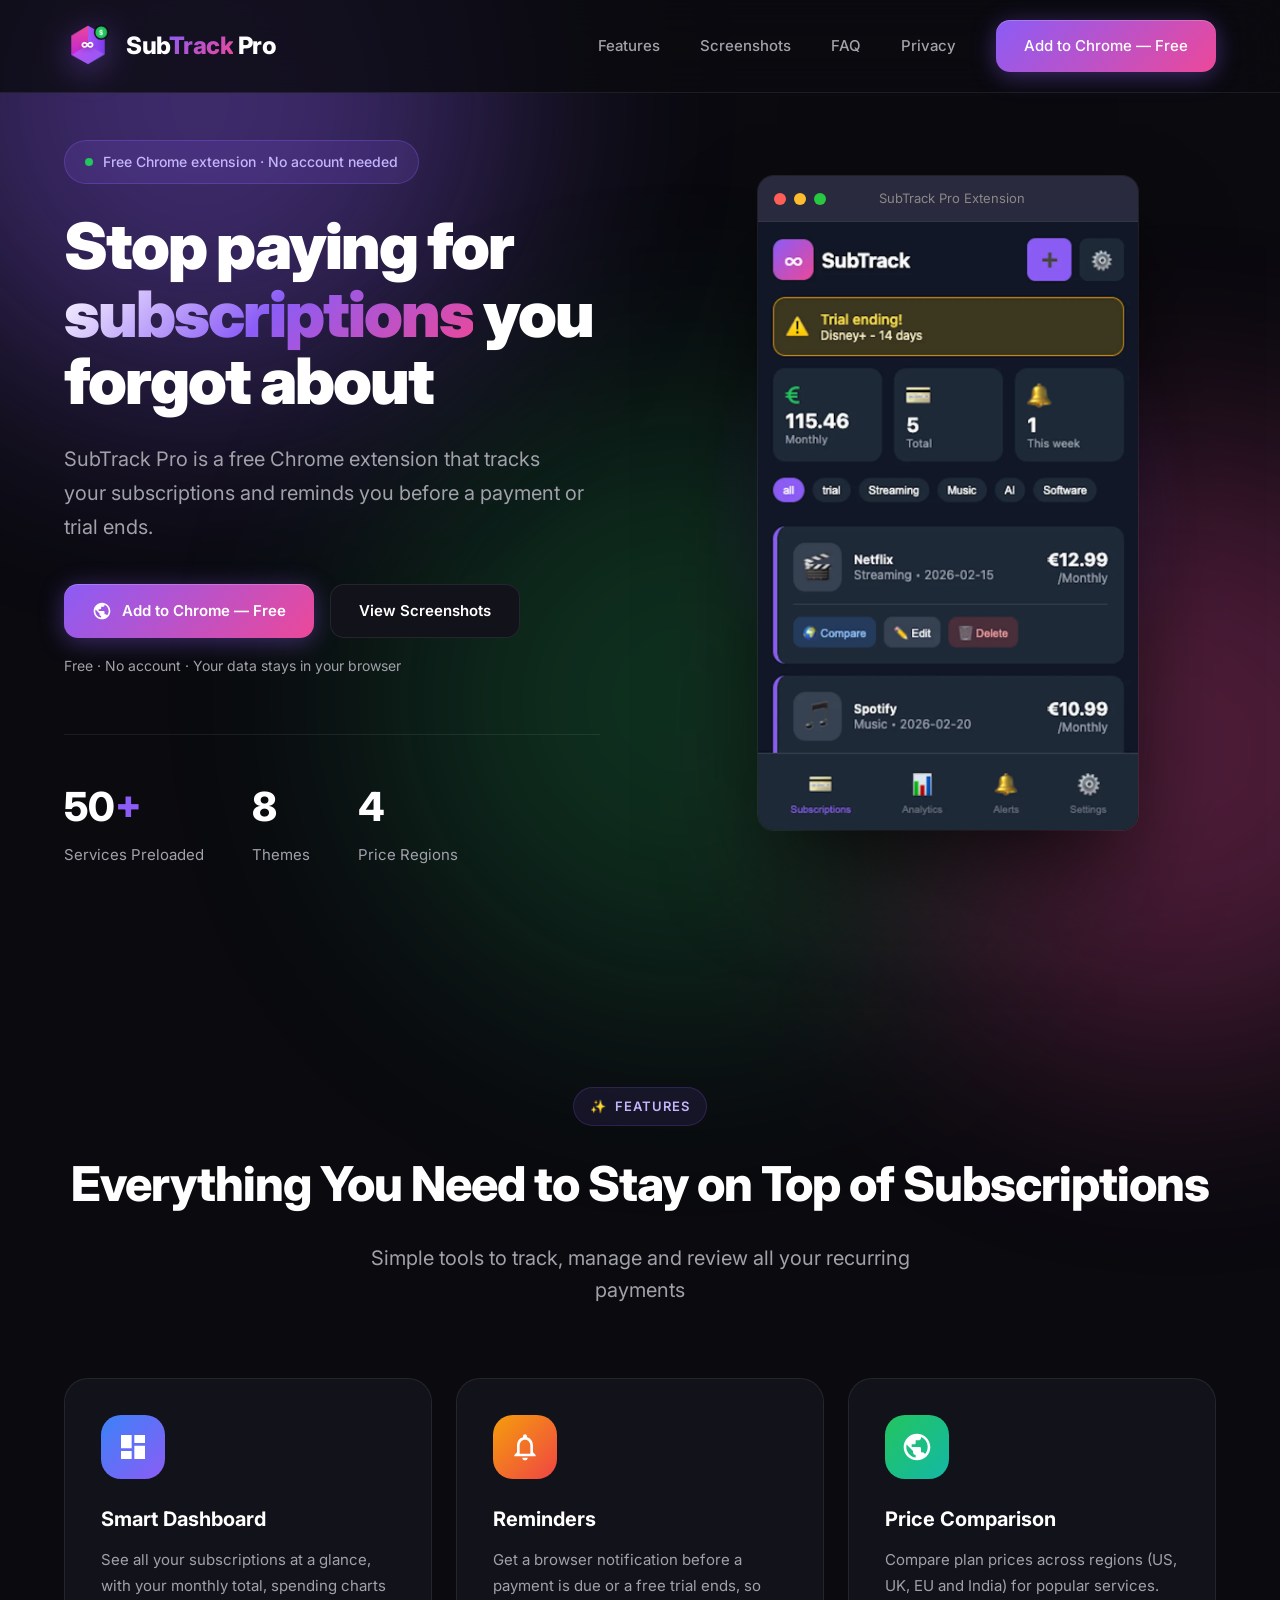
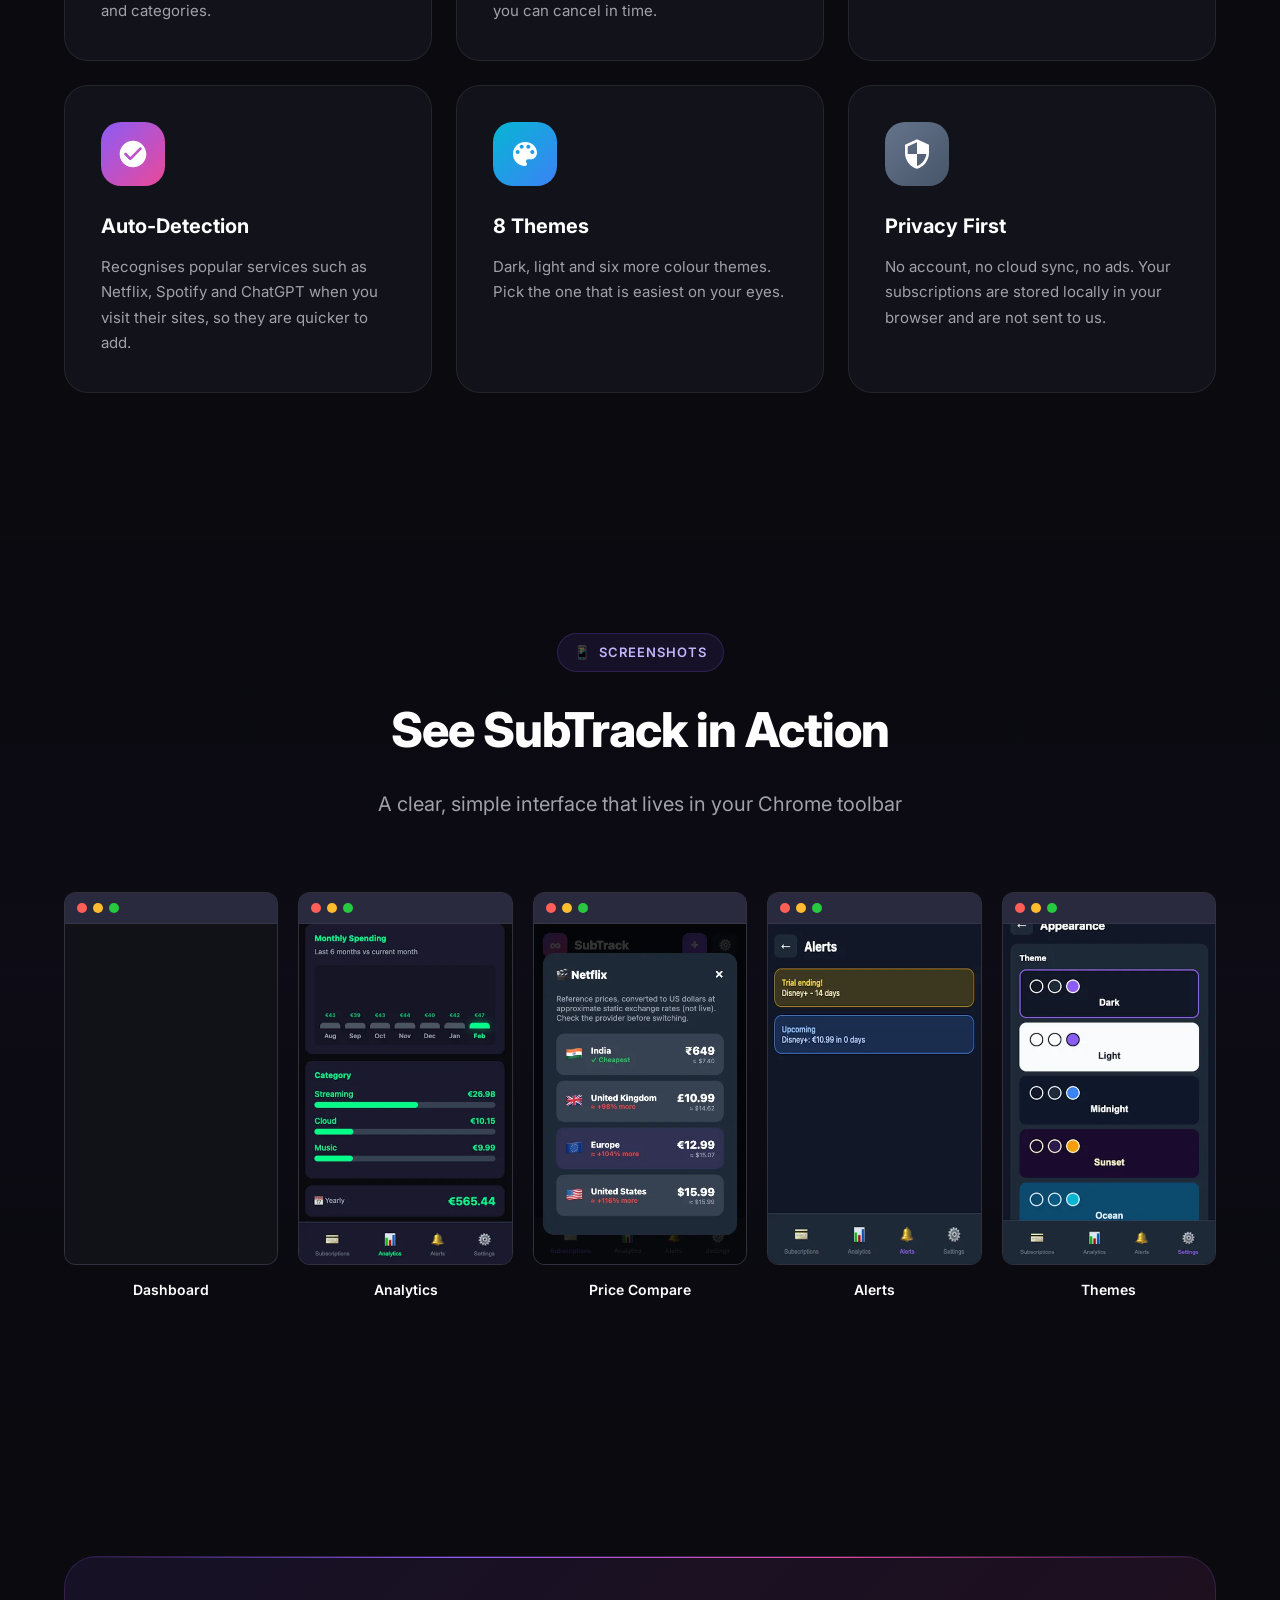
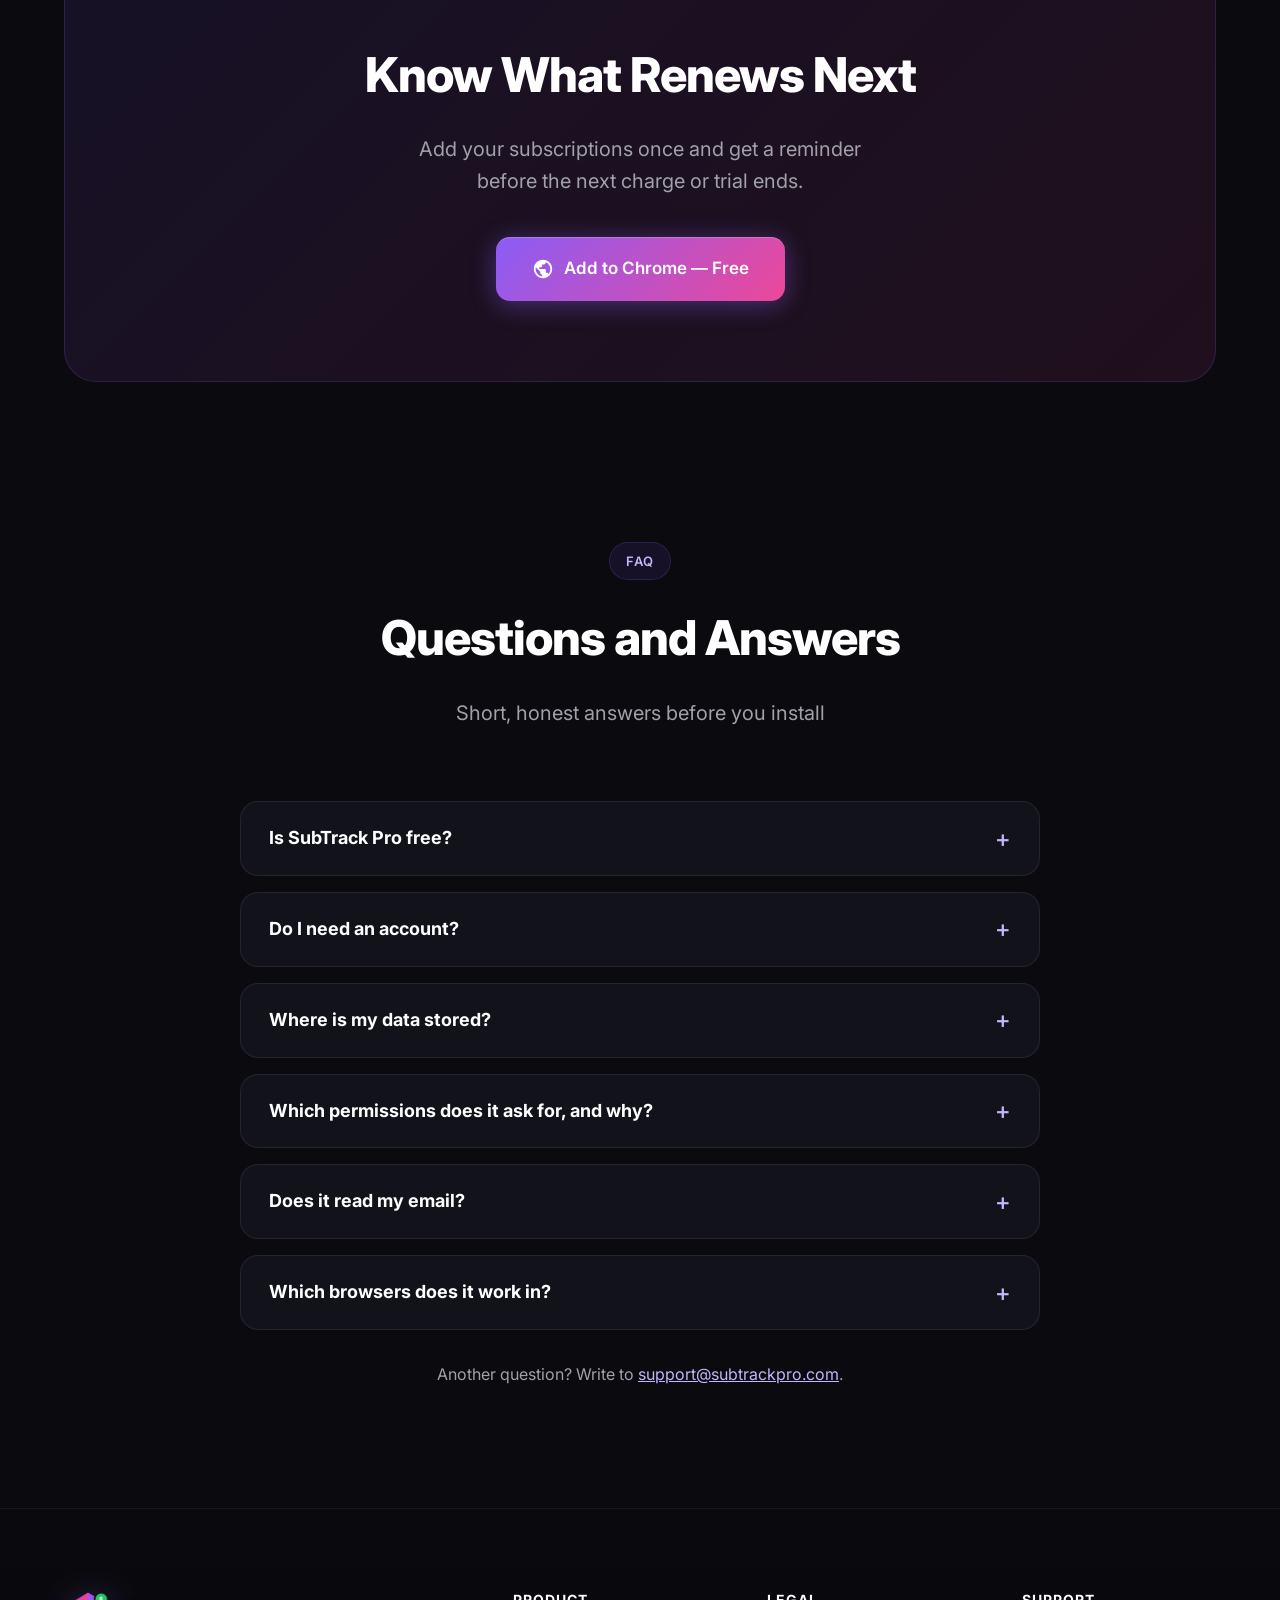
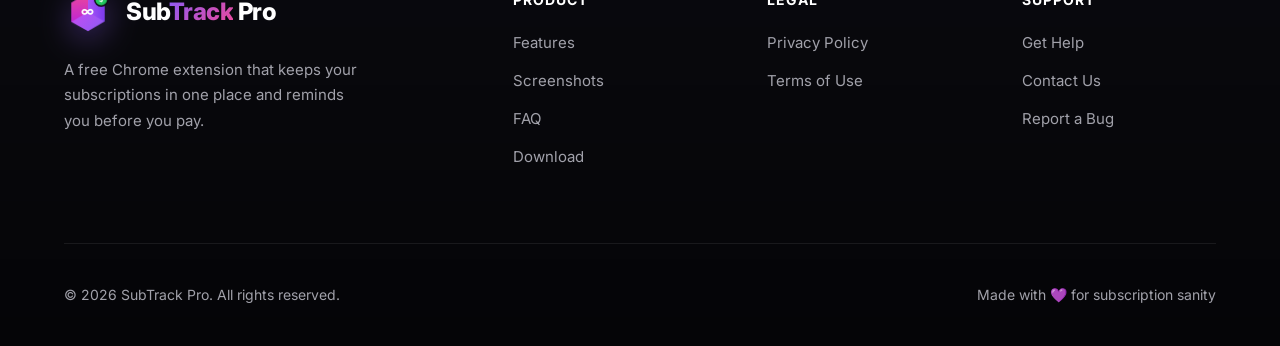
==== commit 7d121781: "Re-shoot price comparison screenshot from 3.2.2 (currency conversion fixed) Co-Authored-By: Claude O" ====
--- a/index.html
+++ b/index.html
@@ -723,7 +723,7 @@
               <div class="screenshot-window-body">
                 <picture>
                   <source type="image/webp" srcset="screenshots/compare-400.webp 400w, screenshots/compare.webp 800w" sizes="(max-width: 768px) 45vw, (max-width: 1024px) 30vw, 220px">
-                  <img src="screenshots/compare.png" width="800" height="1280" loading="lazy" decoding="async" alt="Price comparison for Netflix showing plan prices in the UK, Europe, the US and India" class="screenshot-img">
+                  <img src="screenshots/compare.png" width="800" height="1280" loading="lazy" decoding="async" alt="Price comparison for Netflix across India, the UK, Europe and the US, converted to approximate US dollars" class="screenshot-img">
                 </picture>
               </div>
             </div>
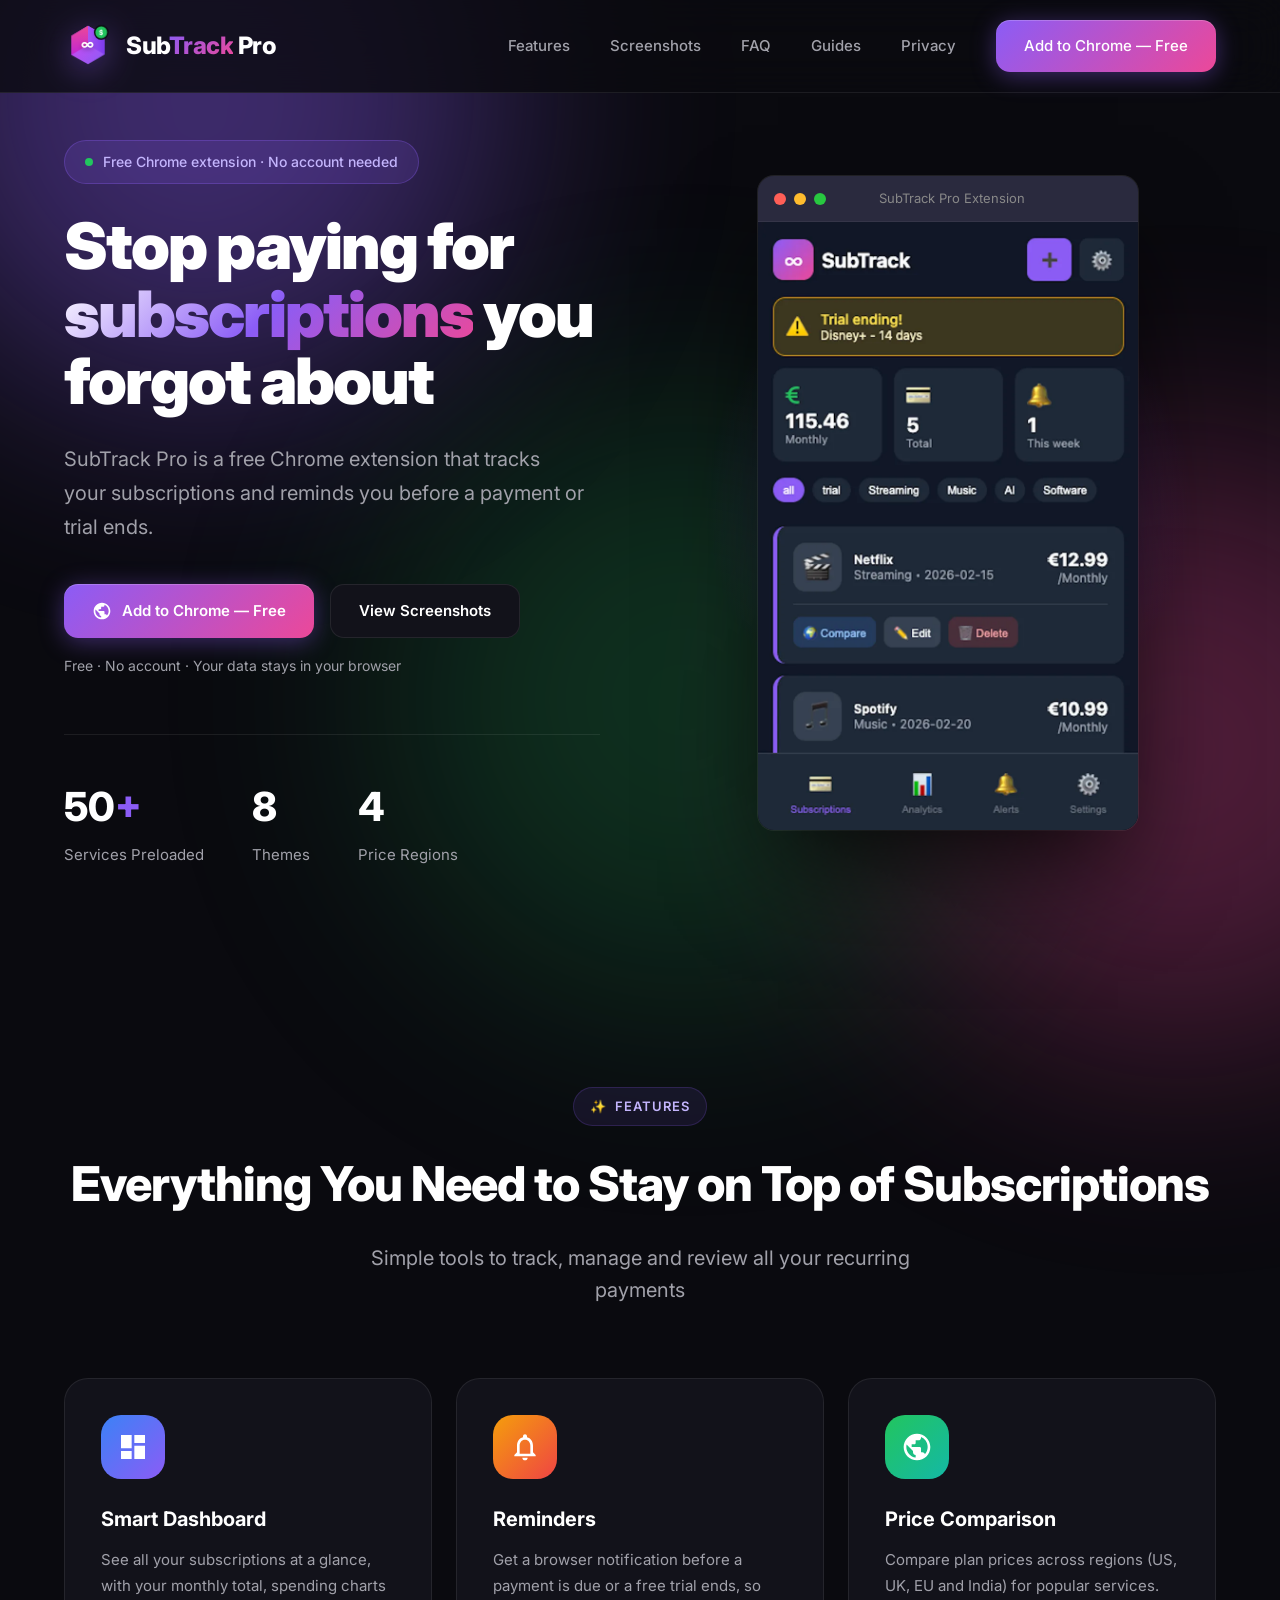
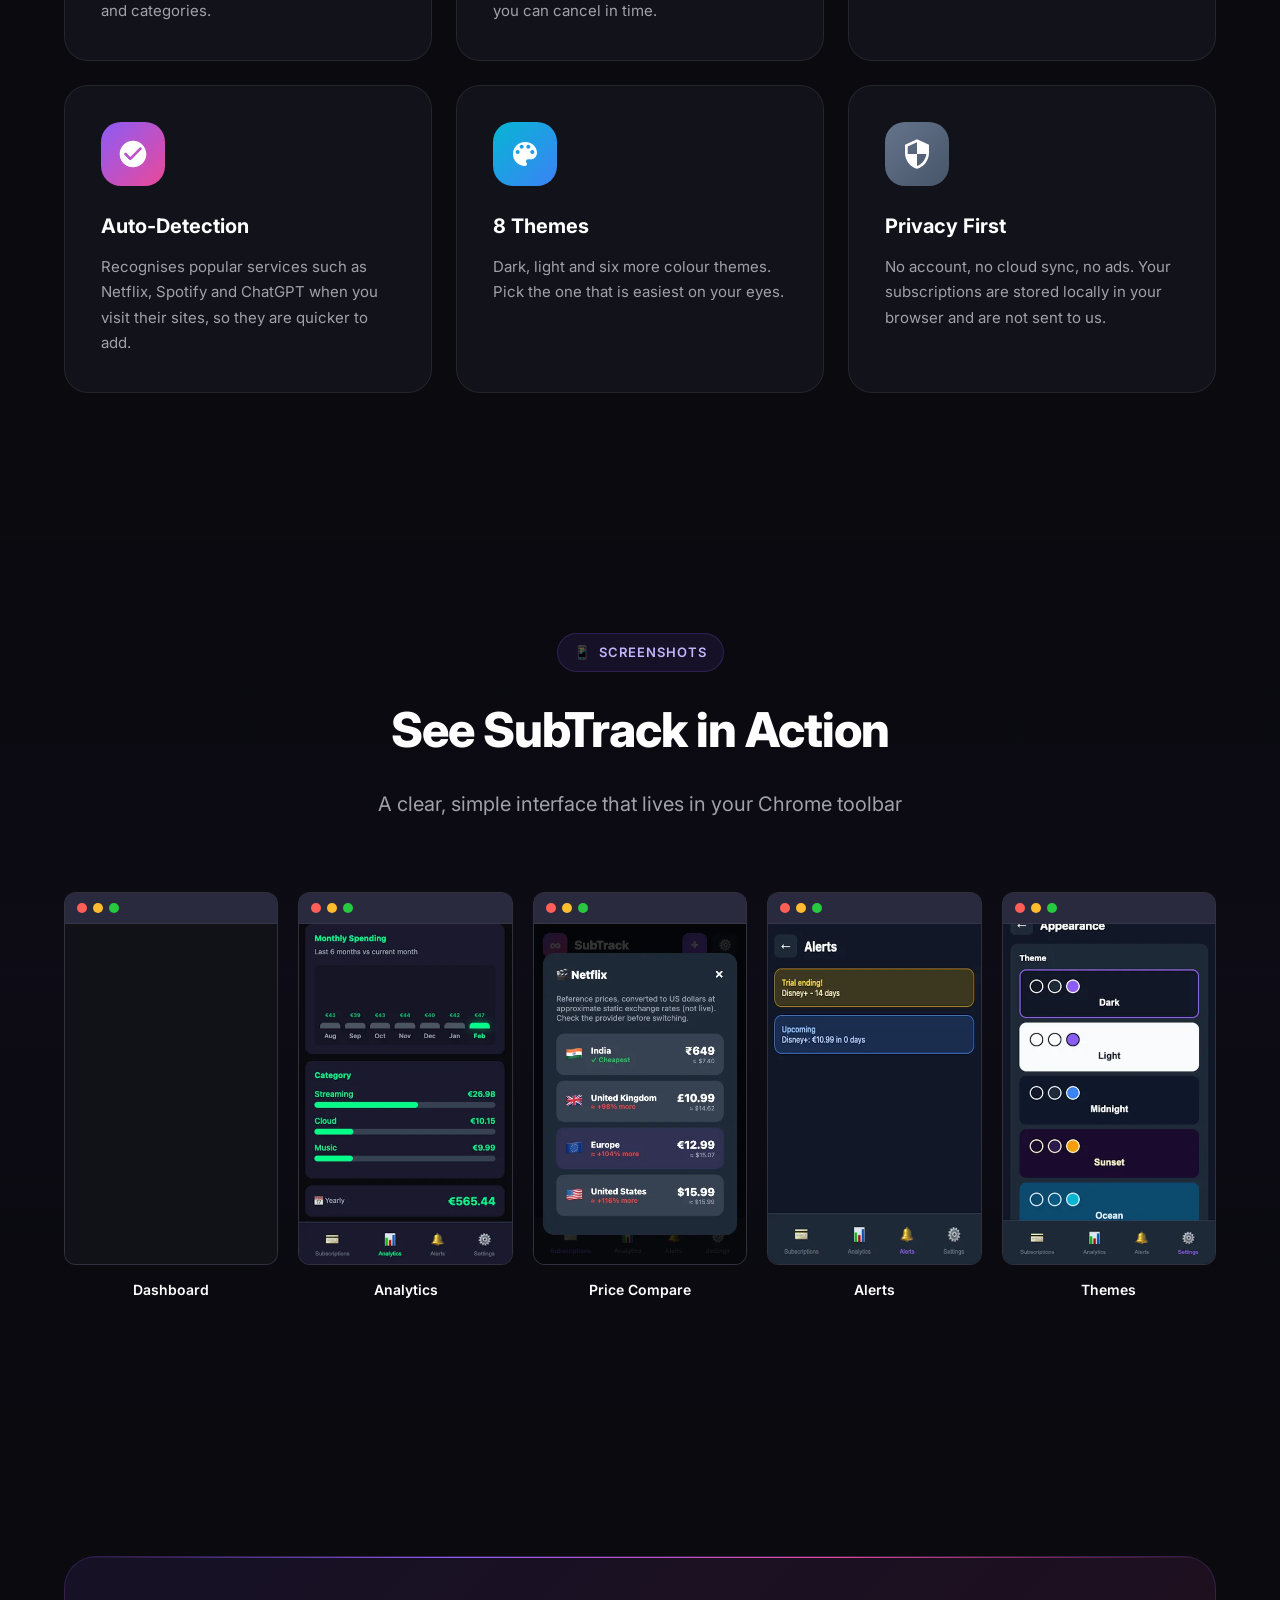
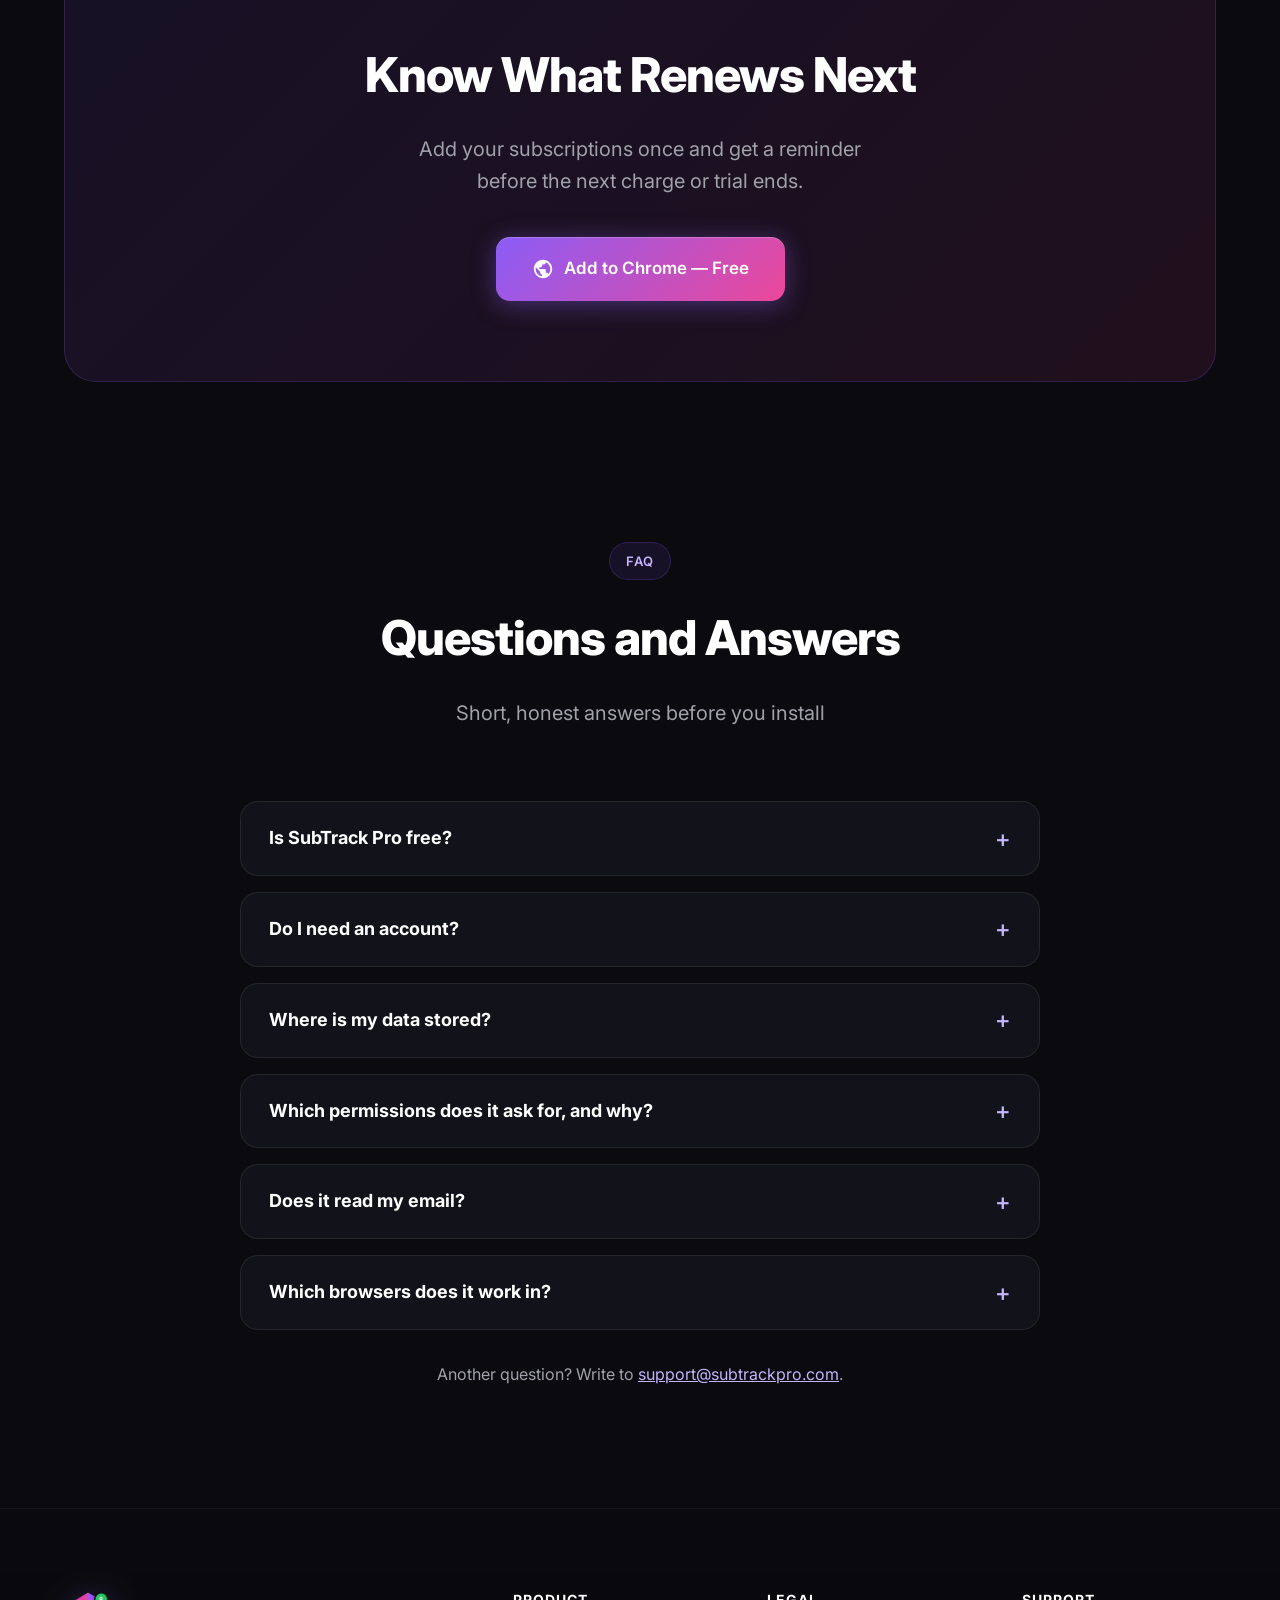
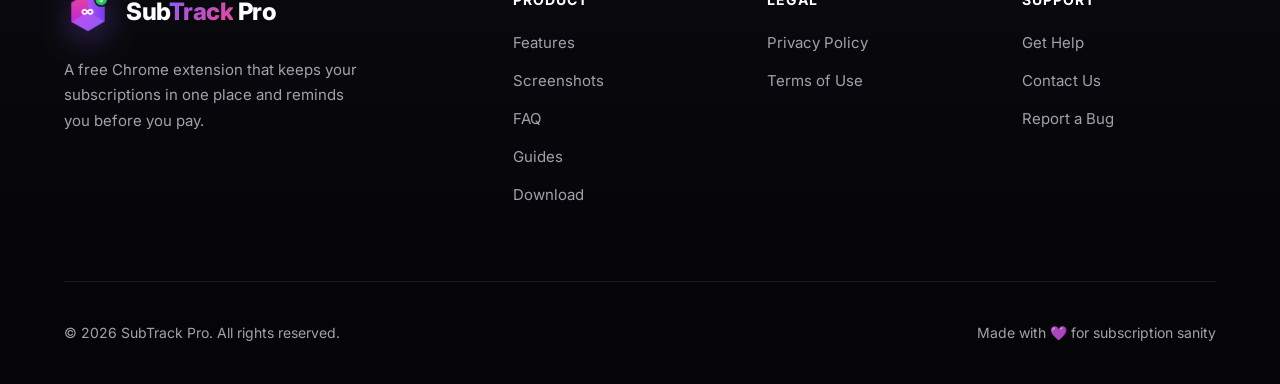
==== commit ac1ac200: "Add Guides section (4 articles + hub), uninstall feedback page, privacy and terms fixes Co-Authored-" ====
--- a/index.html
+++ b/index.html
@@ -505,6 +505,7 @@
       .footer-bottom { flex-direction: column; gap: 16px; text-align: center; }
     }
   </style>
+<script data-goatcounter="https://eugent.goatcounter.com/count" async src="https://gc.zgo.at/count.js"></script>
 </head>
 <body>
   <a class="skip-link" href="#main">Skip to content</a>
@@ -553,8 +554,9 @@
         <a href="#features">Features</a>
         <a href="#screenshots">Screenshots</a>
         <a href="#faq">FAQ</a>
+        <a href="/guides/">Guides</a>
         <a href="/privacy.html">Privacy</a>
-        <a href="https://chromewebstore.google.com/detail/subtrack-pro-subscription/onihigoabcmgbbacpkfanigieakbacjb?utm_source=landing&amp;utm_medium=cta&amp;utm_content=nav" target="_blank" rel="noopener" class="btn btn-primary">Add to Chrome — Free</a>
+        <a href="https://chromewebstore.google.com/detail/subtrack-pro-subscription/onihigoabcmgbbacpkfanigieakbacjb?utm_source=landing&amp;utm_medium=cta&amp;utm_content=nav" data-goatcounter-click="add-to-chrome-nav" data-goatcounter-title="Add to Chrome (nav)" target="_blank" rel="noopener" class="btn btn-primary">Add to Chrome — Free</a>
       </div>
     </div>
   </nav>
@@ -574,7 +576,7 @@
             <h1>Stop paying for <span class="gradient">subscriptions</span> you forgot about</h1>
             <p>SubTrack Pro is a free Chrome extension that tracks your subscriptions and reminds you before a payment or trial ends.</p>
             <div class="hero-buttons">
-              <a href="https://chromewebstore.google.com/detail/subtrack-pro-subscription/onihigoabcmgbbacpkfanigieakbacjb?utm_source=landing&amp;utm_medium=cta&amp;utm_content=hero" target="_blank" rel="noopener" class="btn btn-primary">
+              <a href="https://chromewebstore.google.com/detail/subtrack-pro-subscription/onihigoabcmgbbacpkfanigieakbacjb?utm_source=landing&amp;utm_medium=cta&amp;utm_content=hero" data-goatcounter-click="add-to-chrome-hero" data-goatcounter-title="Add to Chrome (hero)" target="_blank" rel="noopener" class="btn btn-primary">
                 <svg viewBox="0 0 24 24" fill="currentColor" width="20" height="20" aria-hidden="true" focusable="false"><path d="M12 2C6.48 2 2 6.48 2 12s4.48 10 10 10 10-4.48 10-10S17.52 2 12 2zm-1 17.93c-3.95-.49-7-3.85-7-7.93 0-.62.08-1.21.21-1.79L9 15v1c0 1.1.9 2 2 2v1.93zm6.9-2.54c-.26-.81-1-1.39-1.9-1.39h-1v-3c0-.55-.45-1-1-1H8v-2h2c.55 0 1-.45 1-1V7h2c1.1 0 2-.9 2-2v-.41c2.93 1.19 5 4.06 5 7.41 0 2.08-.8 3.97-2.1 5.39z"/></svg>
                 Add to Chrome — Free
               </a>
@@ -771,7 +773,7 @@
         <div class="cta-box">
           <h2>Know What Renews Next</h2>
           <p>Add your subscriptions once and get a reminder before the next charge or trial ends.</p>
-          <a href="https://chromewebstore.google.com/detail/subtrack-pro-subscription/onihigoabcmgbbacpkfanigieakbacjb?utm_source=landing&amp;utm_medium=cta&amp;utm_content=mid" target="_blank" rel="noopener" class="btn btn-primary" style="font-size:17px;padding:18px 36px;">
+          <a href="https://chromewebstore.google.com/detail/subtrack-pro-subscription/onihigoabcmgbbacpkfanigieakbacjb?utm_source=landing&amp;utm_medium=cta&amp;utm_content=mid" data-goatcounter-click="add-to-chrome-mid" data-goatcounter-title="Add to Chrome (mid)" target="_blank" rel="noopener" class="btn btn-primary" style="font-size:17px;padding:18px 36px;">
             <svg viewBox="0 0 24 24" fill="currentColor" width="22" height="22" aria-hidden="true" focusable="false"><path d="M12 2C6.48 2 2 6.48 2 12s4.48 10 10 10 10-4.48 10-10S17.52 2 12 2zm-1 17.93c-3.95-.49-7-3.85-7-7.93 0-.62.08-1.21.21-1.79L9 15v1c0 1.1.9 2 2 2v1.93zm6.9-2.54c-.26-.81-1-1.39-1.9-1.39h-1v-3c0-.55-.45-1-1-1H8v-2h2c.55 0 1-.45 1-1V7h2c1.1 0 2-.9 2-2v-.41c2.93 1.19 5 4.06 5 7.41 0 2.08-.8 3.97-2.1 5.39z"/></svg>
             Add to Chrome — Free
           </a>
@@ -815,7 +817,7 @@
           </details>
           <details class="faq-item">
             <summary>Which browsers does it work in?</summary>
-            <p>SubTrack Pro is built for Google Chrome on desktop (Windows, macOS, Linux and ChromeOS). It is not available for phones, Firefox or Safari. Other Chromium browsers that install extensions from the Chrome Web Store may work, but they are not officially supported.</p>
+            <p>SubTrack Pro is built for Google Chrome on desktop (Windows, macOS, Linux and ChromeOS). It is not available for phones, Firefox or Safari. It also installs from the Chrome Web Store in other Chromium browsers such as Microsoft Edge, Brave, Opera and Vivaldi. In Edge, click &ldquo;Allow extensions from other stores&rdquo; when it asks. We test in Chrome.</p>
           </details>
         </div>
         <p class="faq-more">Another question? Write to <a href="mailto:support@subtrackpro.com">support@subtrackpro.com</a>.</p>
@@ -859,7 +861,8 @@
           <a href="/#features">Features</a>
           <a href="/#screenshots">Screenshots</a>
           <a href="/#faq">FAQ</a>
-          <a href="https://chromewebstore.google.com/detail/subtrack-pro-subscription/onihigoabcmgbbacpkfanigieakbacjb?utm_source=landing&amp;utm_medium=cta&amp;utm_content=footer" target="_blank" rel="noopener">Download</a>
+          <a href="/guides/">Guides</a>
+          <a href="https://chromewebstore.google.com/detail/subtrack-pro-subscription/onihigoabcmgbbacpkfanigieakbacjb?utm_source=landing&amp;utm_medium=cta&amp;utm_content=footer" data-goatcounter-click="add-to-chrome-footer" data-goatcounter-title="Add to Chrome (footer)" target="_blank" rel="noopener">Download</a>
         </div>
         <div class="footer-links">
           <h2 class="footer-heading">Legal</h2>
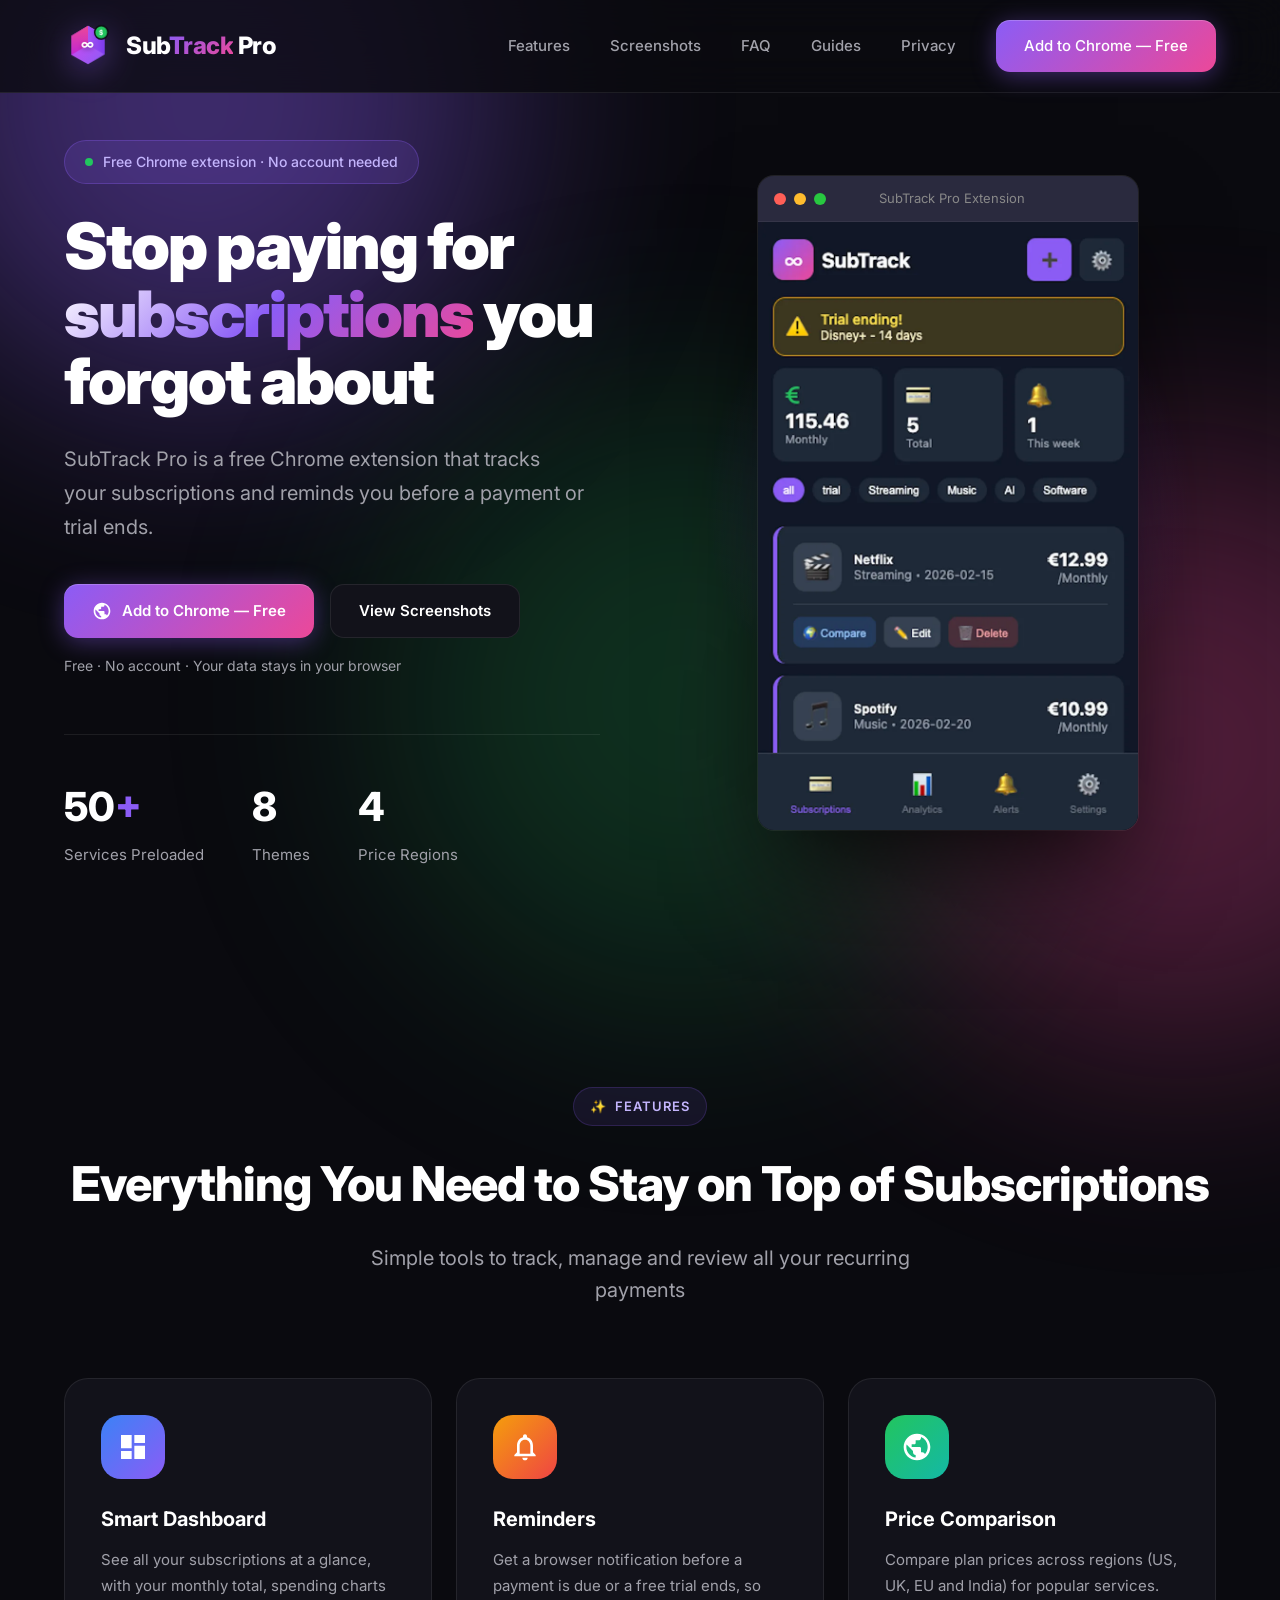
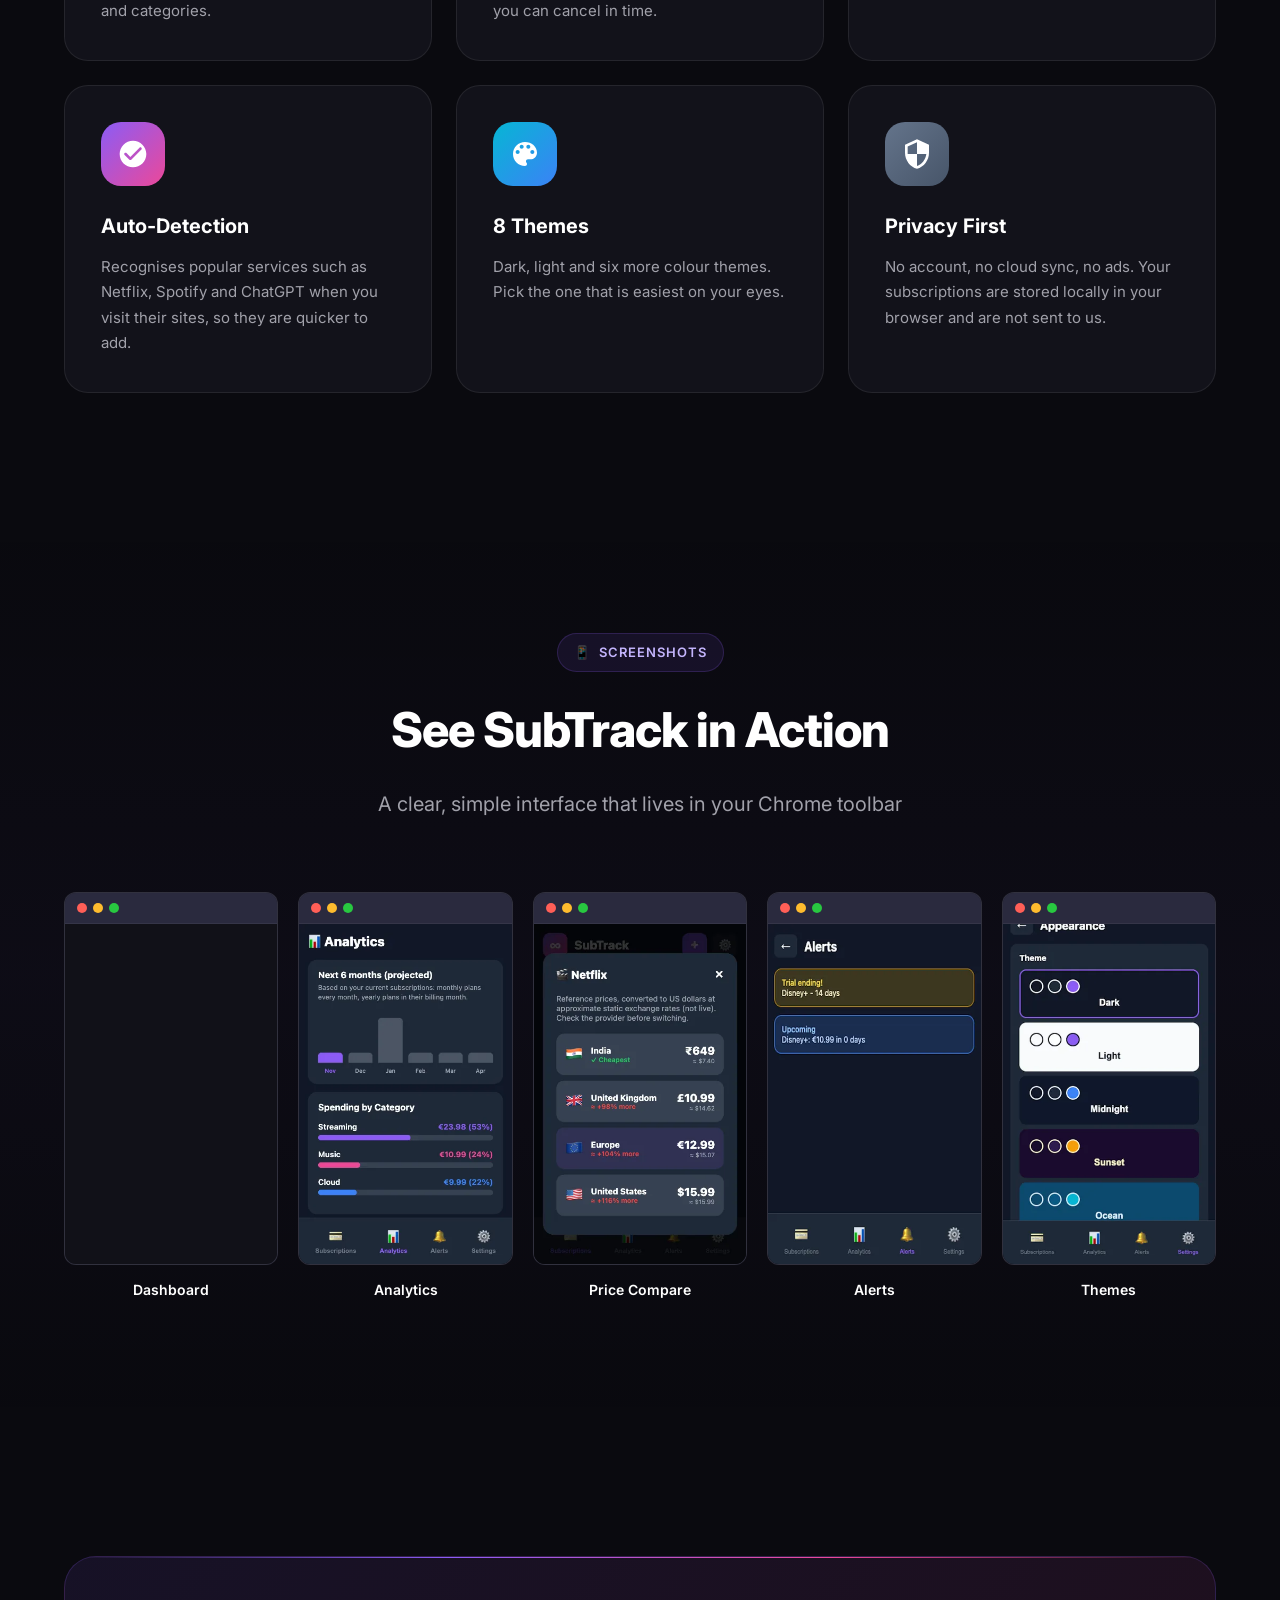
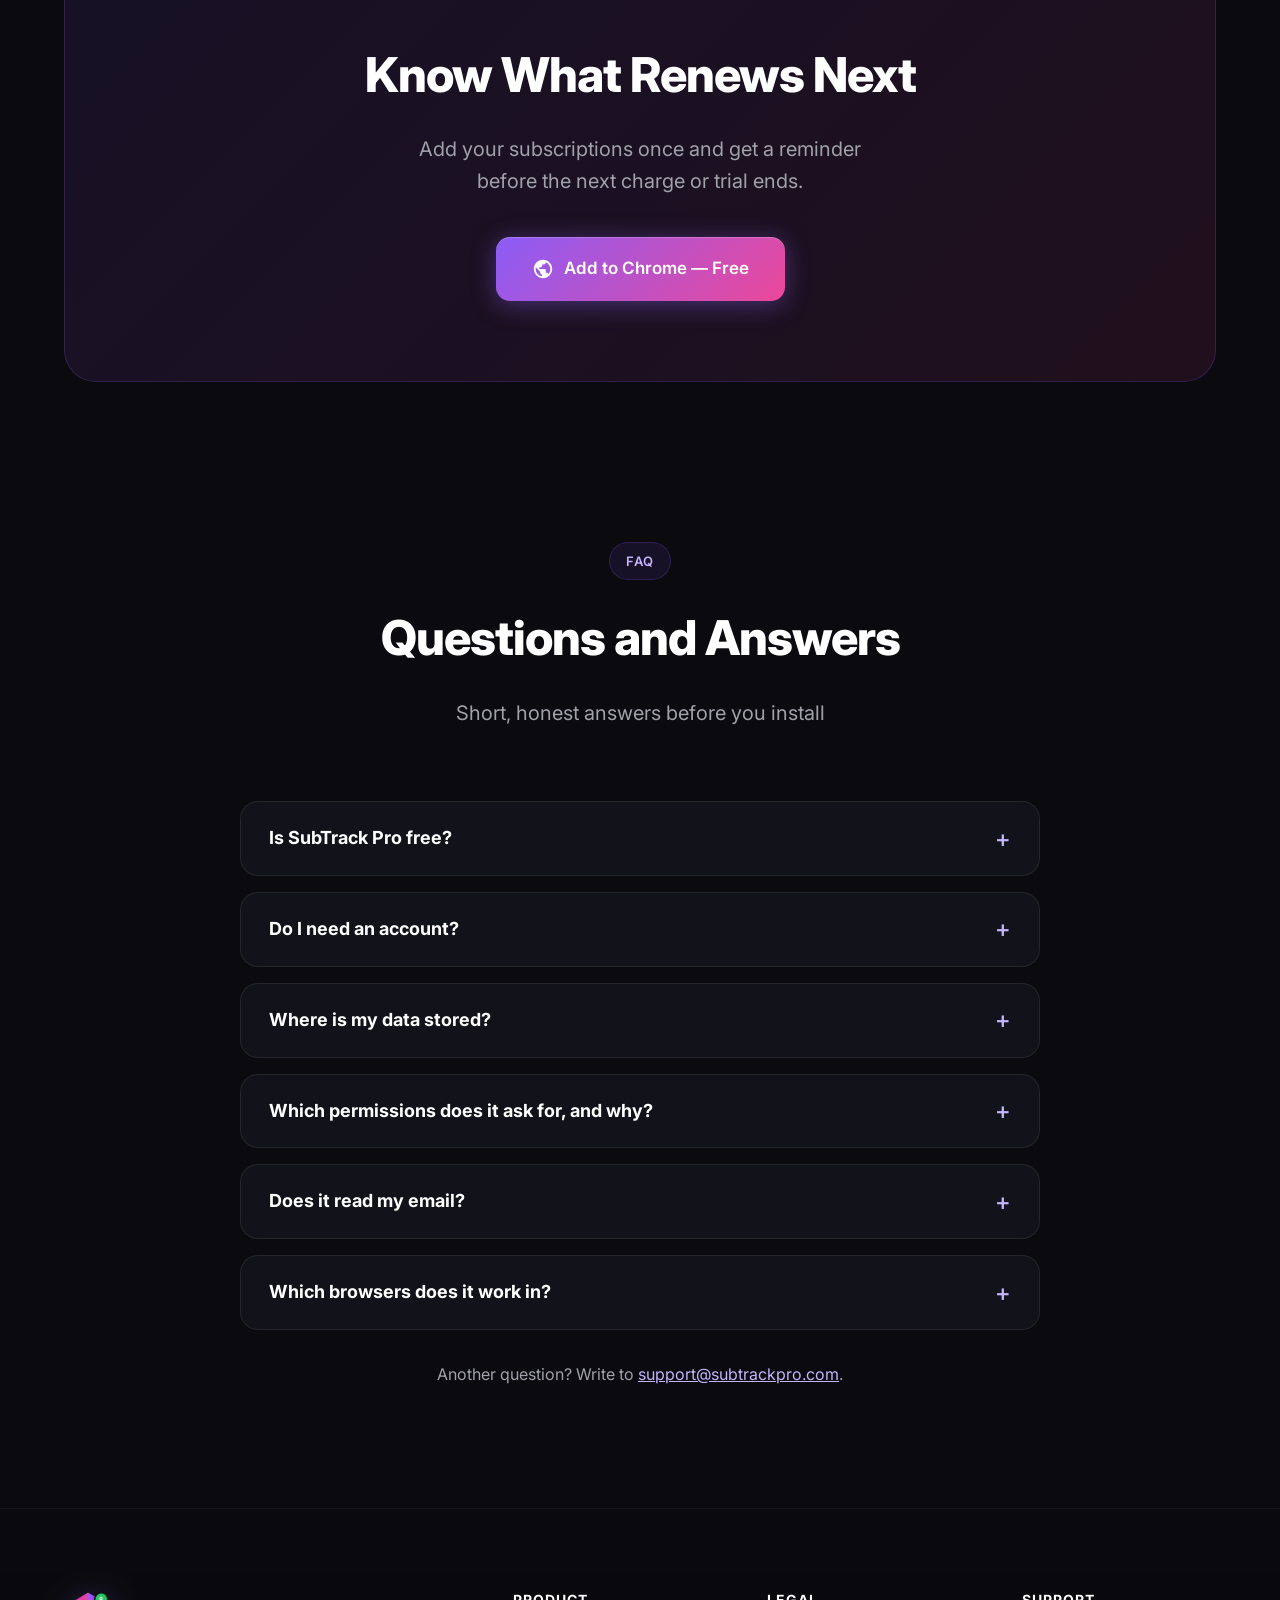
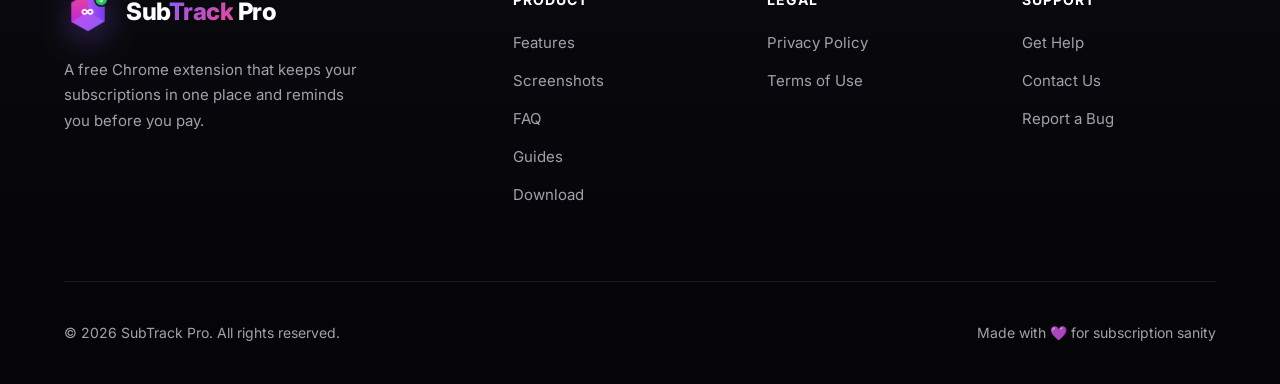
==== commit d4369088: "Update analytics screenshot to 3.3.0 (projected chart) Co-Authored-By: Claude Opus 5.5 <noreply@anth" ====
--- a/index.html
+++ b/index.html
@@ -506,6 +506,7 @@
     }
   </style>
 <script data-goatcounter="https://eugent.goatcounter.com/count" async src="https://gc.zgo.at/count.js"></script>
+<link rel="alternate" type="application/rss+xml" title="SubTrack Pro Guides" href="https://subtrackpro.com/guides/feed.xml">
 </head>
 <body>
   <a class="skip-link" href="#main">Skip to content</a>
@@ -709,7 +710,7 @@
               <div class="screenshot-window-body">
                 <picture>
                   <source type="image/webp" srcset="screenshots/analytics-400.webp 400w, screenshots/analytics.webp 800w" sizes="(max-width: 768px) 45vw, (max-width: 1024px) 30vw, 220px">
-                  <img src="screenshots/analytics.png" width="800" height="1280" loading="lazy" decoding="async" alt="Analytics view with a six-month spending chart, spending by category and the yearly total" class="screenshot-img">
+                  <img src="screenshots/analytics.png" width="800" height="1280" loading="lazy" decoding="async" alt="Analytics view with a projected spending chart for the next six months and spending by category" class="screenshot-img">
                 </picture>
               </div>
             </div>
